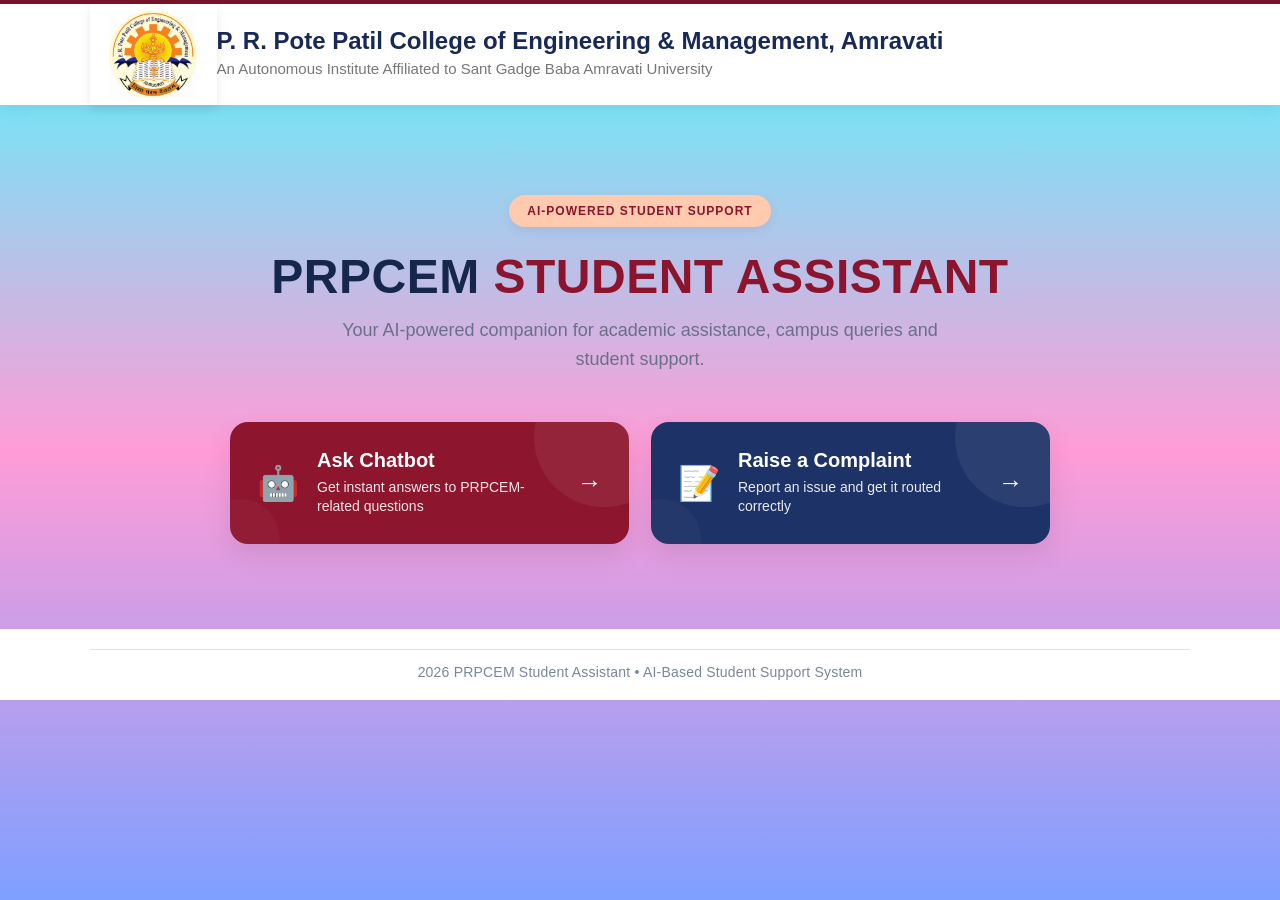
==== templates/index.html @ 95592a74 "Add files via upload" ====
<!DOCTYPE html>
<html lang="en">
<head>
<meta charset="UTF-8">
<meta name="viewport" content="width=device-width, initial-scale=1.0">
<title>PRPCEM Student Assistant</title>
<link rel="stylesheet" href="/static/style.css">
</head>

<body>

<div class="page">

  <header class="college-header">
    <img src="/static/college_logo.png" class="logo" alt="PRPCEM Logo">

    <div>
      <h2>P. R. Pote Patil College of Engineering & Management, Amravati</h2>
      <p>An Autonomous Institute Affiliated to Sant Gadge Baba Amravati University</p>
    </div>
  </header>

  <main class="hero">

    <div class="badge">AI-POWERED STUDENT SUPPORT</div>

    <h1>PRPCEM <span>STUDENT ASSISTANT</span></h1>

    <p class="tagline">
      Your AI-powered companion for academic assistance, campus queries and student support.
    </p>

    <div class="cards">

      <a href="/chatbot" class="card maroon">
        <div class="icon">🤖</div>

        <div>
          <h3>Ask Chatbot</h3>
          <p>Get instant answers to PRPCEM-related questions</p>
        </div>

        <b>→</b>
      </a>

      <a href="/complaint" class="card blue">
        <div class="icon">📝</div>

        <div>
          <h3>Raise a Complaint</h3>
          <p>Report an issue and get it routed correctly</p>
        </div>

        <b>→</b>
      </a>

    </div>

  </main>

  <footer class="footer">
    <div class="footer-line"></div>
    <p> 2026 PRPCEM Student Assistant • AI-Based Student Support System</p>
  </footer>

</div>

</body>
</html>
---- static/style.css ----
*{box-sizing:border-box}

html{
    scroll-behavior:smooth;
}

body{
    margin:0;
    font-family:Arial,Helvetica,sans-serif;
    background: linear-gradient(#4df6fff6, #ff9cd7, #7ea0ff);
    color:#17264c;
}

.page{
    min-height:100vh;
}

/* ================= HEADER ================= */

.college-header{
    height:105px;
    background:#fff;
    display:flex;
    align-items:center;
    padding:14px 7%;
    gap:0px;
    border-top:4px solid #75152a;
    box-shadow:0 3px 18px #00000014;
    position:relative;
    z-index:10;
}

.logo{
    width:127px;
    height:127px;
    object-fit:contain;
    transition:.3s ease;
    filter:drop-shadow(0 4px 5px #00000015);
}

.logo:hover{
    transform:scale(1.05);
}

.college-header h2{
    margin:0;
    font-size:24px;
    color:#192956;
    transition:.3s ease;
}

.college-header p{
    margin:5px 0;
    color:#777;
    font-size:15px;
}

/* ================= HOME HERO ================= */

.hero{
    max-width:1000px;
    margin:0 auto;
    padding:90px 24px 65px;
    text-align:center;
    animation:fadeUp .8s ease;
}

.badge{
    display:inline-block;
    padding:9px 18px;
    border-radius:30px;
    background:#ffcaad;
    color:#8b152e;
    font-size:12px;
    font-weight:bold;
    letter-spacing:1px;
    box-shadow:0 4px 12px #8b152e12;
    animation:fadeDown .7s ease;
}

.hero h1{
    font-size:48px;
    margin:22px 0 12px;
    letter-spacing:.5px;
}

.hero h1 span{
    color:#8b152e;
}

.tagline{
    font-size:18px;
    color:#68708a;
    max-width:650px;
    margin:0 auto 48px;
    line-height:1.6;
}

/* ================= CARDS ================= */

.cards{
    display:grid;
    grid-template-columns:1fr 1fr;
    gap:22px;
    max-width:820px;
    margin:auto;
}

.card{
    display:flex;
    align-items:center;
    text-align:left;
    gap:18px;
    padding:27px;
    border-radius:18px;
    color:#fff;
    text-decoration:none;
    box-shadow:0 10px 28px #00000018;
    transition:transform .3s ease,box-shadow .3s ease;
    position:relative;
    overflow:hidden;
    animation:fadeUp .8s ease;
}

.card::before{
    content:"";
    position:absolute;
    width:140px;
    height:140px;
    border-radius:50%;
    background:#ffffff10;
    right:-45px;
    top:-55px;
    transition:.4s ease;
}

.card::after{
    content:"";
    position:absolute;
    width:80px;
    height:80px;
    border-radius:50%;
    background:#ffffff08;
    left:-30px;
    bottom:-35px;
}

.card:hover{
    transform:translateY(-7px);
    box-shadow:0 16px 35px #00000025;
}

.card:hover::before{
    transform:scale(1.5);
}

.card.maroon{
    background:#8d152d;
}

.card.blue{
    background:#1d3267;
}

.card .icon{
    font-size:34px;
    position:relative;
    z-index:1;
    transition:.3s ease;
}

.card:hover .icon{
    transform:scale(1.12) rotate(-4deg);
}

.card h3{
    margin:0 0 6px;
    font-size:20px;
    position:relative;
    z-index:1;
}

.card p{
    margin:0;
    opacity:.9;
    font-size:14px;
    line-height:1.4;
    position:relative;
    z-index:1;
}

.card b{
    margin-left:auto;
    font-size:25px;
    position:relative;
    z-index:1;
    transition:.3s ease;
}

.card:hover b{
    transform:translateX(6px);
}

/* ================= APP ================= */

.app{
    min-height:100vh;
}

.topbar{
    height:72px;
    background:#fff;
    display:flex;
    align-items:center;
    gap:30px;
    padding:0 6%;
    box-shadow:0 2px 12px #00000012;
}

.topbar strong{
    display:block;
}

.topbar small{
    display:block;
    color:#777;
    margin-top:4px;
}

.back{
    color:#8d152d;
    text-decoration:none;
    font-weight:bold;
    transition:.2s ease;
}

.back:hover{
    transform:translateX(-3px);
}

/* ================= CHAT / COMPLAINT ================= */

.chat-wrap,.complaint-wrap{
    max-width:900px;
    margin:35px auto;
    padding:0 20px;
    animation:fadeUp .6s ease;
}

.chat-title,.section-head{
    display:flex;
    gap:15px;
    align-items:center;
    margin-bottom:25px;
}

.chat-title h1,.section-head h1{
    margin:0 0 5px;
}

.chat-title p,.section-head p{
    margin:0;
    color:#73798c;
}

.bot-avatar{
    width:52px;
    height:52px;
    border-radius:14px;
    background:#8d152d;
    display:grid;
    place-items:center;
    font-size:26px;
    box-shadow:0 6px 15px #8d152d25;
    transition:.3s ease;
}

.bot-avatar:hover{
    transform:rotate(5deg) scale(1.05);
}

/* ================= MESSAGES ================= */

.messages{
    height:450px;
    background:#fff;
    border-radius:18px;
    padding:22px;
    overflow:auto;
    box-shadow:0 5px 20px #00000010;
    border:1px solid #eee;
}

.messages::-webkit-scrollbar{
    width:7px;
}

.messages::-webkit-scrollbar-thumb{
    background:#c9cbd2;
    border-radius:10px;
}

.message{
    max-width:75%;
    padding:13px 16px;
    border-radius:15px;
    margin-bottom:12px;
    line-height:1.5;
    animation:messageIn .3s ease;
}

.bot{
    background:#f0f1f5;
}

.user{
    background:#1d3267;
    color:#fff;
    margin-left:auto;
}

/* ================= SUGGESTIONS ================= */

.suggestions{
    display:flex;
    gap:10px;
    margin:14px 0;
    flex-wrap:wrap;
}

.suggestions button{
    border:1px solid #ddd;
    background:#fff;
    border-radius:20px;
    padding:8px 13px;
    cursor:pointer;
    transition:.25s ease;
}

.suggestions button:hover{
    background:#8d152d;
    color:#fff;
    border-color:#8d152d;
    transform:translateY(-2px);
}

/* ================= INPUT ================= */

.chat-form{
    display:flex;
    gap:10px;
}

.chat-form input,.answer,textarea{
    width:100%;
    border:1px solid #ddd;
    border-radius:12px;
    padding:15px;
    font-size:15px;
    outline:none;
    background:#fff;
    transition:.25s ease;
}

.chat-form input:focus,
.answer:focus,
textarea:focus{
    border-color:#8d152d;
    box-shadow:0 0 0 3px #8d152d12;
}

/* ================= BUTTONS ================= */

.chat-form button,.primary{
    border:0;
    background:#8d152d;
    color:#fff;
    border-radius:12px;
    padding:0 25px;
    font-weight:bold;
    cursor:pointer;
    transition:.25s ease;
}

.chat-form button:hover,.primary:hover{
    background:#731126;
    transform:translateY(-2px);
    box-shadow:0 7px 18px #8d152d30;
}

.complaint-wrap{
    max-width:800px;
}

.section-head{
    margin-bottom:25px;
}

textarea{
    height:180px;
    resize:vertical;
    margin-bottom:15px;
}

.primary{
    height:50px;
}

/* ================= CATEGORY ================= */

.category-box{
    background:#fff;
    padding:20px;
    border-radius:14px;
    margin-bottom:20px;
    box-shadow:0 4px 15px #0000000d;
    border-left:4px solid #8d152d;
    transition:.25s ease;
}

.category-box:hover{
    transform:translateY(-2px);
    box-shadow:0 8px 20px #00000012;
}

.category-box span{
    display:block;
    color:#777;
    font-size:13px;
}

.category-box strong{
    display:block;
    font-size:21px;
    color:#8d152d;
    margin-top:5px;
}

label{
    display:block;
    background:#fff;
    padding:17px;
    border-radius:12px;
    margin:12px 0;
    font-weight:bold;
    box-shadow:0 3px 12px #00000008;
    transition:.2s ease;
}

label:hover{
    transform:translateX(3px);
    box-shadow:0 5px 16px #00000012;
}

.answer{
    display:block;
    margin-top:10px;
}

/* ================= RESULT ================= */

.result-box{
    text-align:center;
    background:#fff;
    padding:50px 30px;
    border-radius:20px;
    box-shadow:0 5px 20px #00000010;
    animation:fadeUp .5s ease;
}

.success{
    font-size:45px;
    color:#16834b;
}

.result{
    display:flex;
    justify-content:space-between;
    padding:14px;
    border-bottom:1px solid #eee;
    text-align:left;
}

.home-btn{
    display:inline-block;
    margin-top:25px;
    background:#1d3267;
    color:#fff;
    padding:13px 22px;
    border-radius:10px;
    text-decoration:none;
    transition:.25s ease;
}

.home-btn:hover{
    transform:translateY(-2px);
    box-shadow:0 7px 18px #1d326730;
}

/* ================= FOOTER ================= */

.footer{
    width:100%;
    text-align:center;
    padding:20px;
    background:#fff;
    margin-top:20px;
}

.footer-line{
    width:90%;
    max-width:1100px;
    height:1px;
    margin:0 auto 14px;
    background:#dfe3e9;
}

.footer p{
    margin:0;
    font-size:14px;
    color:#7a879a;
    letter-spacing:.2px;
    text-align:center;
}

/* ================= ANIMATIONS ================= */

@keyframes fadeUp{
    from{
        opacity:0;
        transform:translateY(20px);
    }
    to{
        opacity:1;
        transform:translateY(0);
    }
}

@keyframes fadeDown{
    from{
        opacity:0;
        transform:translateY(-12px);
    }
    to{
        opacity:1;
        transform:translateY(0);
    }
}

@keyframes messageIn{
    from{
        opacity:0;
        transform:translateY(8px);
    }
    to{
        opacity:1;
        transform:translateY(0);
    }
}

/* ================= MOBILE ================= */

@media(max-width:700px){

    .cards{
        grid-template-columns:1fr;
    }

    .hero{
        padding:65px 20px 45px;
    }

    .hero h1{
        font-size:35px;
    }

    .college-header h2{
        font-size:17px;
    }

    .college-header{
        padding:10px 4%;
    }

    .logo{
        width:62px;
        height:62px;
    }

    .tagline{
        font-size:16px;
    }

    .card{
        padding:23px;
    }

    .chat-form{
        flex-direction:column;
    }

    .chat-form button{
        height:48px;
    }

    .message{
        max-width:88%;
    }
}
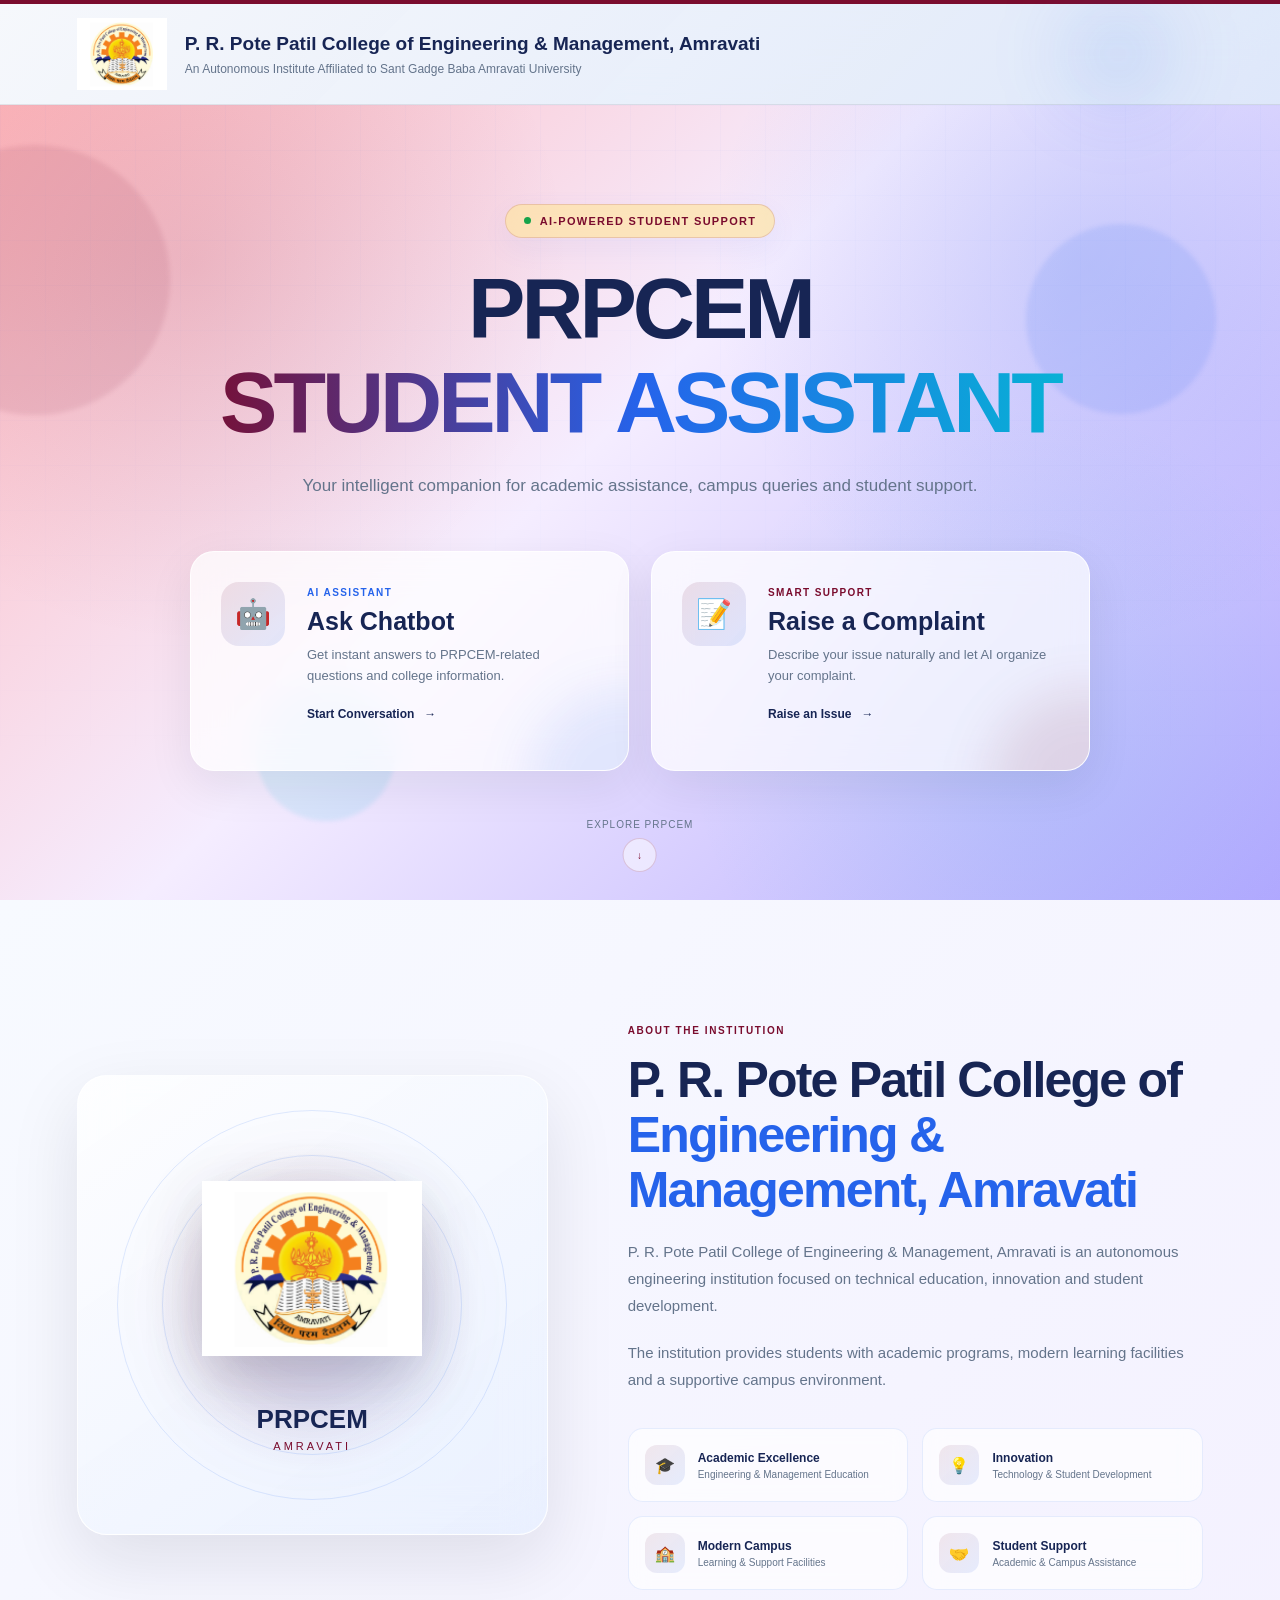
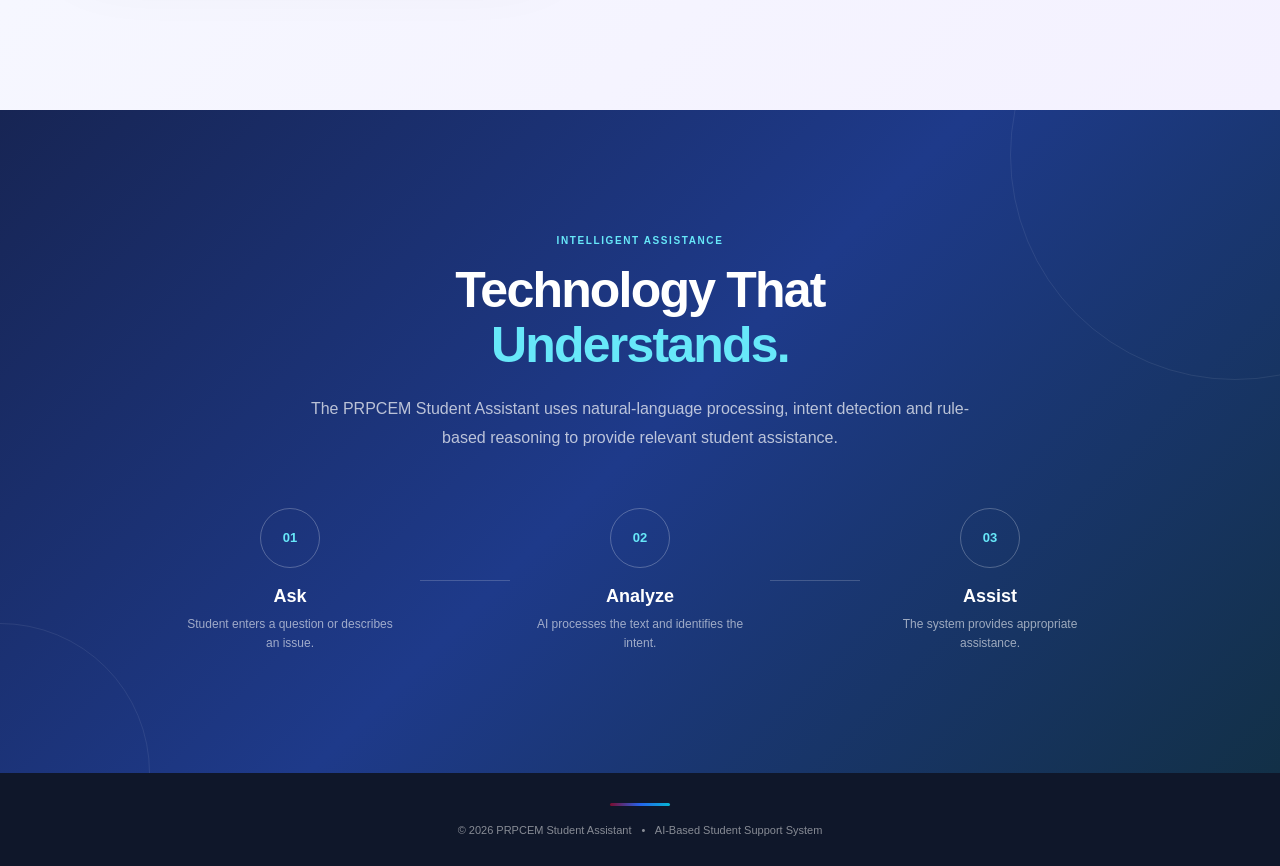
==== commit 44f14c22: "Add files via upload" ====
--- a/templates/index.html
+++ b/templates/index.html
@@ -1,69 +1,496 @@
 <!DOCTYPE html>
 <html lang="en">
 <head>
-<meta charset="UTF-8">
-<meta name="viewport" content="width=device-width, initial-scale=1.0">
-<title>PRPCEM Student Assistant</title>
-<link rel="stylesheet" href="/static/style.css">
+    <meta charset="UTF-8">
+    <meta name="viewport" content="width=device-width, initial-scale=1.0">
+
+    <title>PRPCEM Student Assistant</title>
+
+    <link rel="stylesheet" href="/static/style.css">
 </head>
 
 <body>
 
 <div class="page">
 
-  <header class="college-header">
-    <img src="/static/college_logo.png" class="logo" alt="PRPCEM Logo">
-
-    <div>
-      <h2>P. R. Pote Patil College of Engineering & Management, Amravati</h2>
-      <p>An Autonomous Institute Affiliated to Sant Gadge Baba Amravati University</p>
-    </div>
-  </header>
-
-  <main class="hero">
-
-    <div class="badge">AI-POWERED STUDENT SUPPORT</div>
-
-    <h1>PRPCEM <span>STUDENT ASSISTANT</span></h1>
-
-    <p class="tagline">
-      Your AI-powered companion for academic assistance, campus queries and student support.
-    </p>
-
-    <div class="cards">
-
-      <a href="/chatbot" class="card maroon">
-        <div class="icon">🤖</div>
-
-        <div>
-          <h3>Ask Chatbot</h3>
-          <p>Get instant answers to PRPCEM-related questions</p>
+    <!-- ================= HEADER ================= -->
+
+    <header class="college-header">
+
+        <div class="brand">
+
+            <img
+                src="/static/college_logo.png"
+                class="logo"
+                alt="PRPCEM Logo"
+            >
+
+            <div class="college-text">
+
+                <h2>
+                    P. R. Pote Patil College of Engineering & Management, Amravati
+                </h2>
+
+                <p>
+                    An Autonomous Institute Affiliated to Sant Gadge Baba Amravati University
+                </p>
+
+            </div>
+
         </div>
 
-        <b>→</b>
-      </a>
-
-      <a href="/complaint" class="card blue">
-        <div class="icon">📝</div>
-
-        <div>
-          <h3>Raise a Complaint</h3>
-          <p>Report an issue and get it routed correctly</p>
-        </div>
-
-        <b>→</b>
-      </a>
-
-    </div>
-
-  </main>
-
-  <footer class="footer">
-    <div class="footer-line"></div>
-    <p> 2026 PRPCEM Student Assistant • AI-Based Student Support System</p>
-  </footer>
+        <div class="header-glow"></div>
+
+    </header>
+
+
+    <!-- ================= HERO ================= -->
+
+    <main>
+
+        <section class="hero">
+
+            <div class="hero-grid"></div>
+
+            <div class="hero-orb orb-one"></div>
+            <div class="hero-orb orb-two"></div>
+            <div class="hero-orb orb-three"></div>
+
+            <div class="hero-content">
+
+                <div class="badge">
+                    <span class="status-dot"></span>
+                    AI-POWERED STUDENT SUPPORT
+                </div>
+
+                <h1>
+                    PRPCEM
+                    <span>STUDENT ASSISTANT</span>
+                </h1>
+
+                <p class="tagline">
+                    Your intelligent companion for academic assistance,
+                    campus queries and student support.
+                </p>
+
+
+                <!-- FEATURE CARDS -->
+
+                <div class="cards">
+
+                    <a href="/chatbot" class="card chatbot-card">
+
+                        <div class="card-icon">
+                            🤖
+                        </div>
+
+                        <div class="card-content">
+
+                            <span class="card-label">
+                                AI ASSISTANT
+                            </span>
+
+                            <h3>
+                                Ask Chatbot
+                            </h3>
+
+                            <p>
+                                Get instant answers to PRPCEM-related
+                                questions and college information.
+                            </p>
+
+                            <span class="card-action">
+                                Start Conversation
+                                <b>→</b>
+                            </span>
+
+                        </div>
+
+                        <div class="card-glow"></div>
+
+                    </a>
+
+
+                    <a href="/complaint" class="card complaint-card">
+
+                        <div class="card-icon">
+                            📝
+                        </div>
+
+                        <div class="card-content">
+
+                            <span class="card-label">
+                                SMART SUPPORT
+                            </span>
+
+                            <h3>
+                                Raise a Complaint
+                            </h3>
+
+                            <p>
+                                Describe your issue naturally and let AI
+                                organize your complaint.
+                            </p>
+
+                            <span class="card-action">
+                                Raise an Issue
+                                <b>→</b>
+                            </span>
+
+                        </div>
+
+                        <div class="card-glow"></div>
+
+                    </a>
+
+                </div>
+
+            </div>
+
+
+            <!-- SCROLL -->
+
+            <a href="#about" class="scroll-indicator">
+
+                <span>
+                    Explore PRPCEM
+                </span>
+
+                <div class="scroll-arrow">
+                    ↓
+                </div>
+
+            </a>
+
+        </section>
+
+
+        <!-- ================= ABOUT ================= -->
+
+        <section id="about" class="about-section">
+
+            <div class="about-container">
+
+
+                <!-- VISUAL -->
+
+                <div class="about-visual reveal-left">
+
+                    <div class="visual-card">
+
+                        <div class="visual-ring ring-one"></div>
+                        <div class="visual-ring ring-two"></div>
+
+                        <div class="visual-glow"></div>
+
+                        <img
+                            src="/static/college_logo.png"
+                            alt="PRPCEM Logo"
+                            class="about-logo"
+                        >
+
+                        <div class="visual-title">
+
+                            <strong>
+                                PRPCEM
+                            </strong>
+
+                            <span>
+                                AMRAVATI
+                            </span>
+
+                        </div>
+
+                    </div>
+
+                </div>
+
+
+                <!-- INFORMATION -->
+
+                <div class="about-content reveal-right">
+
+                    <span class="section-tag">
+                        ABOUT THE INSTITUTION
+                    </span>
+
+                    <h2>
+                        P. R. Pote Patil College of
+                        <span>Engineering & Management, Amravati</span>
+                    </h2>
+
+                    <p>
+                        P. R. Pote Patil College of Engineering &
+                        Management, Amravati is an autonomous engineering
+                        institution focused on technical education,
+                        innovation and student development.
+                    </p>
+
+                    <p>
+                        The institution provides students with academic
+                        programs, modern learning facilities and a
+                        supportive campus environment.
+                    </p>
+
+
+                    <div class="info-grid">
+
+                        <div class="info-item">
+                            <span class="info-icon">🎓</span>
+
+                            <div>
+                                <strong>
+                                    Academic Excellence
+                                </strong>
+
+                                <small>
+                                    Engineering & Management Education
+                                </small>
+                            </div>
+                        </div>
+
+
+                        <div class="info-item">
+                            <span class="info-icon">💡</span>
+
+                            <div>
+                                <strong>
+                                    Innovation
+                                </strong>
+
+                                <small>
+                                    Technology & Student Development
+                                </small>
+                            </div>
+                        </div>
+
+
+                        <div class="info-item">
+                            <span class="info-icon">🏫</span>
+
+                            <div>
+                                <strong>
+                                    Modern Campus
+                                </strong>
+
+                                <small>
+                                    Learning & Support Facilities
+                                </small>
+                            </div>
+                        </div>
+
+
+                        <div class="info-item">
+                            <span class="info-icon">🤝</span>
+
+                            <div>
+                                <strong>
+                                    Student Support
+                                </strong>
+
+                                <small>
+                                    Academic & Campus Assistance
+                                </small>
+                            </div>
+                        </div>
+
+                    </div>
+
+                </div>
+
+            </div>
+
+        </section>
+
+
+        <!-- ================= AI SECTION ================= -->
+
+        <section class="ai-section">
+
+            <div class="ai-background-circle circle-one"></div>
+            <div class="ai-background-circle circle-two"></div>
+
+            <div class="ai-content reveal-up">
+
+                <span class="section-tag">
+                    INTELLIGENT ASSISTANCE
+                </span>
+
+                <h2>
+                    Technology That
+                    <span>Understands.</span>
+                </h2>
+
+                <p>
+                    The PRPCEM Student Assistant uses natural-language
+                    processing, intent detection and rule-based reasoning
+                    to provide relevant student assistance.
+                </p>
+
+
+                <div class="process">
+
+                    <div class="process-item">
+
+                        <div class="process-number">
+                            01
+                        </div>
+
+                        <h3>
+                            Ask
+                        </h3>
+
+                        <p>
+                            Student enters a question or describes an issue.
+                        </p>
+
+                    </div>
+
+
+                    <div class="process-line"></div>
+
+
+                    <div class="process-item">
+
+                        <div class="process-number">
+                            02
+                        </div>
+
+                        <h3>
+                            Analyze
+                        </h3>
+
+                        <p>
+                            AI processes the text and identifies the intent.
+                        </p>
+
+                    </div>
+
+
+                    <div class="process-line"></div>
+
+
+                    <div class="process-item">
+
+                        <div class="process-number">
+                            03
+                        </div>
+
+                        <h3>
+                            Assist
+                        </h3>
+
+                        <p>
+                            The system provides appropriate assistance.
+                        </p>
+
+                    </div>
+
+                </div>
+
+            </div>
+
+        </section>
+
+    </main>
+
+
+    <!-- ================= FOOTER ================= -->
+
+    <footer class="footer">
+
+        <div class="footer-line"></div>
+
+        <p>
+            © 2026 PRPCEM Student Assistant
+            <span>•</span>
+            AI-Based Student Support System
+        </p>
+
+    </footer>
 
 </div>
+
+
+<script>
+
+/* ================= SCROLL REVEAL ================= */
+
+const revealElements = document.querySelectorAll(
+    ".reveal-left, .reveal-right, .reveal-up"
+);
+
+const observer = new IntersectionObserver(
+    (entries) => {
+
+        entries.forEach((entry) => {
+
+            if (entry.isIntersecting) {
+
+                entry.target.classList.add("active");
+
+            }
+
+        });
+
+    },
+    {
+        threshold: 0.15
+    }
+);
+
+revealElements.forEach((element) => {
+    observer.observe(element);
+});
+
+
+/* ================= SMOOTH SCROLL ================= */
+
+document.querySelectorAll('a[href^="#"]').forEach(anchor => {
+
+    anchor.addEventListener("click", function(e) {
+
+        const target = document.querySelector(
+            this.getAttribute("href")
+        );
+
+        if (target) {
+
+            e.preventDefault();
+
+            target.scrollIntoView({
+                behavior: "smooth"
+            });
+
+        }
+
+    });
+
+});
+
+
+/* ================= PAGE LOADED ================= */
+
+window.addEventListener("load", () => {
+
+    document.body.classList.add("page-loaded");
+
+});
+
+
+/* ================= CARD CLICK EFFECT ================= */
+
+document.querySelectorAll(".card").forEach(card => {
+
+    card.addEventListener("click", function() {
+
+        this.classList.add("card-clicked");
+
+    });
+
+});
+
+</script>
 
 </body>
 </html>
--- a/static/style.css
+++ b/static/style.css
@@ -1,609 +1,3141 @@
-*{box-sizing:border-box}
-
-html{
-    scroll-behavior:smooth;
-}
-
-body{
-    margin:0;
-    font-family:Arial,Helvetica,sans-serif;
-    background: linear-gradient(#4df6fff6, #ff9cd7, #7ea0ff);
-    color:#17264c;
-}
-
-.page{
-    min-height:100vh;
-}
+/* =========================================================
+   PRPCEM STUDENT ASSISTANT
+   MODERN AI PORTAL UI
+   ========================================================= */
+
+
+/* ================= ROOT ================= */
+
+:root {
+    --maroon: #7A0C2E;
+    --maroon-dark: #570720;
+    --maroon-light: #A61B45;
+
+    --navy: #172554;
+    --blue: #2563EB;
+    --cyan: #06B6D4;
+    --green: #16A34A;
+
+    --text: #1E293B;
+    --muted: #64748B;
+
+    --white: #FFFFFF;
+
+    --background: #fffbee;
+    --cream: #FFFDF9;
+
+    --border: rgba(15, 23, 42, 0.09);
+
+    --shadow:
+        0 25px 70px rgba(15, 23, 42, 0.10);
+
+    --transition:
+        .35s cubic-bezier(.2, .8, .2, 1);
+}
+
+
+/* ================= RESET ================= */
+
+* {
+    margin: 0;
+    padding: 0;
+    box-sizing: border-box;
+}
+
+html {
+    scroll-behavior: smooth;
+}
+
+body {
+    font-family:
+        Arial,
+        Helvetica,
+        sans-serif;
+
+    background:
+        radial-gradient(
+            circle at 10% 10%,
+            rgba(37, 99, 235, .12),
+            transparent 25%
+        ),
+        radial-gradient(
+            circle at 90% 20%,
+            rgba(122, 12, 46, .10),
+            transparent 25%
+        ),
+        radial-gradient(
+            circle at 50% 100%,
+            rgba(6, 182, 212, .10),
+            transparent 30%
+        ),
+        #6d89bd;
+
+    color: var(--text);
+
+    overflow-x: hidden;
+}
+
+a {
+    text-decoration: none;
+    color: inherit;
+}
+
+button,
+input,
+textarea {
+    font-family: inherit;
+}
+
+
+/* =========================================================
+   GLOBAL ANIMATIONS
+   ========================================================= */
+
+@keyframes fadeUp {
+    from {
+        opacity: 0;
+        transform: translateY(30px);
+    }
+
+    to {
+        opacity: 1;
+        transform: translateY(0);
+    }
+}
+
+@keyframes fadeDown {
+    from {
+        opacity: 0;
+        transform: translateY(-20px);
+    }
+
+    to {
+        opacity: 1;
+        transform: translateY(0);
+    }
+}
+
+@keyframes pageEnter {
+    from {
+        opacity: 0;
+        transform:
+            translateY(25px)
+            scale(.98);
+    }
+
+    to {
+        opacity: 1;
+        transform:
+            translateY(0)
+            scale(1);
+    }
+}
+
+@keyframes floatOrb {
+    0%,
+    100% {
+        transform:
+            translate3d(0, 0, 0)
+            scale(1);
+    }
+
+    50% {
+        transform:
+            translate3d(30px, -25px, 0)
+            scale(1.08);
+    }
+}
+
+@keyframes pulseDot {
+    0%,
+    100% {
+        box-shadow:
+            0 0 0 4px
+            rgba(22, 163, 74, .10);
+    }
+
+    50% {
+        box-shadow:
+            0 0 0 11px
+            rgba(22, 163, 74, .02);
+    }
+}
+
+@keyframes bounceArrow {
+    0%,
+    100% {
+        transform: translateY(0);
+    }
+
+    50% {
+        transform: translateY(8px);
+    }
+}
+
+@keyframes avatarFloat {
+    0%,
+    100% {
+        transform: translateY(0);
+    }
+
+    50% {
+        transform: translateY(-6px);
+    }
+}
+
+@keyframes spin {
+    to {
+        transform: rotate(360deg);
+    }
+}
+
+@keyframes typing {
+    0%,
+    60%,
+    100% {
+        transform: translateY(0);
+        opacity: .35;
+    }
+
+    30% {
+        transform: translateY(-6px);
+        opacity: 1;
+    }
+}
+
+@keyframes messageEnter {
+    from {
+        opacity: 0;
+        transform:
+            translateY(12px)
+            scale(.98);
+    }
+
+    to {
+        opacity: 1;
+        transform:
+            translateY(0)
+            scale(1);
+    }
+}
+
+@keyframes successPop {
+    from {
+        opacity: 0;
+        transform: scale(0);
+    }
+
+    to {
+        opacity: 1;
+        transform: scale(1);
+    }
+}
+
+@keyframes visualGlow {
+    0%,
+    100% {
+        transform: scale(1);
+    }
+
+    50% {
+        transform: scale(1.25);
+    }
+}
+
+
+/* =========================================================
+   HOME PAGE
+   ========================================================= */
+
+.page {
+    min-height: 100vh;
+}
+
 
 /* ================= HEADER ================= */
 
-.college-header{
-    height:105px;
-    background:#fff;
-    display:flex;
-    align-items:center;
-    padding:14px 7%;
-    gap:0px;
-    border-top:4px solid #75152a;
-    box-shadow:0 3px 18px #00000014;
-    position:relative;
-    z-index:10;
-}
-
-.logo{
-    width:127px;
-    height:127px;
-    object-fit:contain;
-    transition:.3s ease;
-    filter:drop-shadow(0 4px 5px #00000015);
-}
-
-.logo:hover{
-    transform:scale(1.05);
-}
-
-.college-header h2{
-    margin:0;
-    font-size:24px;
-    color:#192956;
-    transition:.3s ease;
-}
-
-.college-header p{
-    margin:5px 0;
-    color:#777;
-    font-size:15px;
-}
-
-/* ================= HOME HERO ================= */
-
-.hero{
-    max-width:1000px;
-    margin:0 auto;
-    padding:90px 24px 65px;
-    text-align:center;
-    animation:fadeUp .8s ease;
-}
-
-.badge{
-    display:inline-block;
-    padding:9px 18px;
-    border-radius:30px;
-    background:#ffcaad;
-    color:#8b152e;
-    font-size:12px;
-    font-weight:bold;
-    letter-spacing:1px;
-    box-shadow:0 4px 12px #8b152e12;
-    animation:fadeDown .7s ease;
-}
-
-.hero h1{
-    font-size:48px;
-    margin:22px 0 12px;
-    letter-spacing:.5px;
-}
-
-.hero h1 span{
-    color:#8b152e;
-}
-
-.tagline{
-    font-size:18px;
-    color:#68708a;
-    max-width:650px;
-    margin:0 auto 48px;
-    line-height:1.6;
-}
+.college-header {
+    height: 105px;
+
+    display: flex;
+    align-items: center;
+
+    padding: 0 6%;
+
+    background:
+        linear-gradient(
+            135deg,
+            rgba(255, 255, 255, .94),
+            rgba(232, 240, 255, .92)
+        );
+
+    backdrop-filter: blur(20px);
+    -webkit-backdrop-filter: blur(20px);
+
+    border-top:
+        4px solid var(--maroon);
+
+    border-bottom:
+        1px solid var(--border);
+
+    position: relative;
+    z-index: 20;
+}
+
+.brand {
+    display: flex;
+    align-items: center;
+    gap: 18px;
+}
+
+.logo {
+    width: 90px;
+    height: 90px;
+
+    object-fit: contain;
+
+    transition:
+        transform var(--transition);
+}
+
+.brand:hover .logo {
+    transform:
+        rotate(-5deg)
+        scale(1.07);
+}
+
+.college-text h2 {
+    font-size: 19px;
+    font-weight: 700;
+    color: var(--navy);
+}
+
+.college-text p {
+    margin-top: 7px;
+
+    font-size: 12px;
+
+    color: var(--muted);
+}
+
+.header-glow {
+    position: absolute;
+
+    right: 8%;
+
+    width: 120px;
+    height: 120px;
+
+    border-radius: 50%;
+
+    background:
+        rgba(37, 99, 235, .10);
+
+    filter: blur(35px);
+
+    pointer-events: none;
+}
+
+
+/* ================= HERO ================= */
+
+.hero {
+    min-height:
+        calc(100vh - 105px);
+
+    position: relative;
+
+    display: flex;
+
+    justify-content: center;
+    align-items: center;
+
+    text-align: center;
+
+    padding:
+        90px 6% 120px;
+
+    overflow: hidden;
+
+    background:
+        radial-gradient(
+            circle at 15% 20%,
+            rgba(122, 12, 46, .12),
+            transparent 30%
+        ),
+
+        radial-gradient(
+            circle at 85% 20%,
+            rgba(37, 99, 235, .14),
+            transparent 30%
+        ),
+
+        radial-gradient(
+            circle at 80% 80%,
+            rgba(6, 182, 212, .10),
+            transparent 28%
+        ),
+
+        linear-gradient(
+            135deg,
+            #ffb8bd 0%,
+            #f5edff 45%,
+            #b2a8ff 100%
+        );
+}
+
+
+/* ================= HERO GRID ================= */
+
+.hero-grid {
+    position: absolute;
+
+    inset: 0;
+
+    opacity: .30;
+
+    background-image:
+        linear-gradient(
+            rgba(37, 99, 235, .07) 1px,
+            transparent 1px
+        ),
+
+        linear-gradient(
+            90deg,
+            rgba(37, 99, 235, .07) 1px,
+            transparent 1px
+        );
+
+    background-size:
+        45px 45px;
+
+    mask-image:
+        linear-gradient(
+            to bottom,
+            black,
+            transparent
+        );
+}
+
+
+/* ================= ORBS ================= */
+
+.hero-orb {
+    position: absolute;
+
+    border-radius: 50%;
+
+    pointer-events: none;
+
+    animation:
+        floatOrb 9s ease-in-out infinite;
+
+    filter: blur(2px);
+}
+
+.orb-one {
+    width: 270px;
+    height: 270px;
+
+    background:
+        rgba(122, 12, 46, .09);
+
+    top: 5%;
+    left: -100px;
+}
+
+.orb-two {
+    width: 190px;
+    height: 190px;
+
+    background:
+        rgba(37, 99, 235, .11);
+
+    right: 5%;
+    top: 15%;
+
+    animation-delay: -3s;
+}
+
+.orb-three {
+    width: 140px;
+    height: 140px;
+
+    background:
+        rgba(6, 182, 212, .10);
+
+    bottom: 10%;
+    left: 20%;
+
+    animation-delay: -6s;
+}
+
+
+/* ================= HERO CONTENT ================= */
+
+.hero-content {
+    max-width: 1100px;
+
+    position: relative;
+
+    z-index: 2;
+}
+
+.badge {
+    display: inline-flex;
+
+    align-items: center;
+
+    gap: 9px;
+
+    padding:
+        10px 18px;
+
+    border-radius: 999px;
+
+    background:
+        rgba(255, 229, 159, 0.65);
+
+    backdrop-filter: blur(10px);
+
+    border:
+        1px solid
+        rgba(122, 12, 46, .14);
+
+    color:
+        var(--maroon);
+
+    font-size: 11px;
+
+    font-weight: 800;
+
+    letter-spacing: 1.3px;
+
+    box-shadow:
+        0 10px 30px
+        rgba(37, 99, 235, .06);
+
+    animation:
+        fadeDown .8s ease both;
+}
+
+.status-dot {
+    width: 7px;
+    height: 7px;
+
+    border-radius: 50%;
+
+    background:
+        var(--green);
+
+    animation:
+        pulseDot 2s infinite;
+}
+
+
+/* ================= HERO TITLE ================= */
+
+.hero h1 {
+    margin-top: 28px;
+
+    font-size:
+        clamp(45px, 7vw, 86px);
+
+    line-height: .98;
+
+    letter-spacing: -4px;
+
+    font-weight: 800;
+
+    color:
+        var(--navy);
+
+    animation:
+        fadeUp .9s .1s ease both;
+}
+
+.hero h1 span {
+    display: block;
+
+    margin-top: 10px;
+
+    background:
+        linear-gradient(
+            90deg,
+            var(--maroon),
+            var(--blue),
+            var(--cyan)
+        );
+
+    -webkit-background-clip: text;
+    background-clip: text;
+
+    -webkit-text-fill-color:
+        transparent;
+}
+
+.tagline {
+    max-width: 680px;
+
+    margin:
+        28px auto 0;
+
+    color:
+        var(--muted);
+
+    font-size: 17px;
+
+    line-height: 1.7;
+
+    animation:
+        fadeUp .9s .25s ease both;
+}
+
 
 /* ================= CARDS ================= */
 
-.cards{
-    display:grid;
-    grid-template-columns:1fr 1fr;
-    gap:22px;
-    max-width:820px;
-    margin:auto;
-}
-
-.card{
-    display:flex;
-    align-items:center;
-    text-align:left;
-    gap:18px;
-    padding:27px;
-    border-radius:18px;
-    color:#fff;
-    text-decoration:none;
-    box-shadow:0 10px 28px #00000018;
-    transition:transform .3s ease,box-shadow .3s ease;
-    position:relative;
-    overflow:hidden;
-    animation:fadeUp .8s ease;
-}
-
-.card::before{
-    content:"";
-    position:absolute;
-    width:140px;
-    height:140px;
-    border-radius:50%;
-    background:#ffffff10;
-    right:-45px;
-    top:-55px;
-    transition:.4s ease;
-}
-
-.card::after{
-    content:"";
-    position:absolute;
-    width:80px;
-    height:80px;
-    border-radius:50%;
-    background:#ffffff08;
-    left:-30px;
-    bottom:-35px;
-}
-
-.card:hover{
-    transform:translateY(-7px);
-    box-shadow:0 16px 35px #00000025;
-}
-
-.card:hover::before{
-    transform:scale(1.5);
-}
-
-.card.maroon{
-    background:#8d152d;
-}
-
-.card.blue{
-    background:#1d3267;
-}
-
-.card .icon{
-    font-size:34px;
-    position:relative;
-    z-index:1;
-    transition:.3s ease;
-}
-
-.card:hover .icon{
-    transform:scale(1.12) rotate(-4deg);
-}
-
-.card h3{
-    margin:0 0 6px;
-    font-size:20px;
-    position:relative;
-    z-index:1;
-}
-
-.card p{
-    margin:0;
-    opacity:.9;
-    font-size:14px;
-    line-height:1.4;
-    position:relative;
-    z-index:1;
-}
-
-.card b{
-    margin-left:auto;
-    font-size:25px;
-    position:relative;
-    z-index:1;
-    transition:.3s ease;
-}
-
-.card:hover b{
-    transform:translateX(6px);
-}
-
-/* ================= APP ================= */
-
-.app{
-    min-height:100vh;
-}
-
-.topbar{
-    height:72px;
-    background:#fff;
-    display:flex;
-    align-items:center;
-    gap:30px;
-    padding:0 6%;
-    box-shadow:0 2px 12px #00000012;
-}
-
-.topbar strong{
-    display:block;
-}
-
-.topbar small{
-    display:block;
-    color:#777;
-    margin-top:4px;
-}
-
-.back{
-    color:#8d152d;
-    text-decoration:none;
-    font-weight:bold;
-    transition:.2s ease;
-}
-
-.back:hover{
-    transform:translateX(-3px);
-}
-
-/* ================= CHAT / COMPLAINT ================= */
-
-.chat-wrap,.complaint-wrap{
-    max-width:900px;
-    margin:35px auto;
-    padding:0 20px;
-    animation:fadeUp .6s ease;
-}
-
-.chat-title,.section-head{
-    display:flex;
-    gap:15px;
-    align-items:center;
-    margin-bottom:25px;
-}
-
-.chat-title h1,.section-head h1{
-    margin:0 0 5px;
-}
-
-.chat-title p,.section-head p{
-    margin:0;
-    color:#73798c;
-}
-
-.bot-avatar{
-    width:52px;
-    height:52px;
-    border-radius:14px;
-    background:#8d152d;
-    display:grid;
-    place-items:center;
-    font-size:26px;
-    box-shadow:0 6px 15px #8d152d25;
-    transition:.3s ease;
-}
-
-.bot-avatar:hover{
-    transform:rotate(5deg) scale(1.05);
-}
-
-/* ================= MESSAGES ================= */
-
-.messages{
-    height:450px;
-    background:#fff;
-    border-radius:18px;
-    padding:22px;
-    overflow:auto;
-    box-shadow:0 5px 20px #00000010;
-    border:1px solid #eee;
-}
-
-.messages::-webkit-scrollbar{
-    width:7px;
-}
-
-.messages::-webkit-scrollbar-thumb{
-    background:#c9cbd2;
-    border-radius:10px;
-}
-
-.message{
-    max-width:75%;
-    padding:13px 16px;
-    border-radius:15px;
-    margin-bottom:12px;
-    line-height:1.5;
-    animation:messageIn .3s ease;
-}
-
-.bot{
-    background:#f0f1f5;
-}
-
-.user{
-    background:#1d3267;
-    color:#fff;
-    margin-left:auto;
-}
-
-/* ================= SUGGESTIONS ================= */
-
-.suggestions{
-    display:flex;
-    gap:10px;
-    margin:14px 0;
-    flex-wrap:wrap;
-}
-
-.suggestions button{
-    border:1px solid #ddd;
-    background:#fff;
-    border-radius:20px;
-    padding:8px 13px;
-    cursor:pointer;
-    transition:.25s ease;
-}
-
-.suggestions button:hover{
-    background:#8d152d;
-    color:#fff;
-    border-color:#8d152d;
-    transform:translateY(-2px);
-}
+.cards {
+    margin-top: 50px;
+
+    display: grid;
+
+    grid-template-columns:
+        repeat(2, minmax(280px, 1fr));
+
+    gap: 22px;
+
+    max-width: 900px;
+
+    margin-left: auto;
+    margin-right: auto;
+}
+
+.card {
+    position: relative;
+
+    display: flex;
+
+    align-items: flex-start;
+
+    gap: 22px;
+
+    text-align: left;
+
+    padding: 30px;
+
+    min-height: 220px;
+
+    border-radius: 24px;
+
+    overflow: hidden;
+
+    background:
+        rgba(255, 255, 255, .72);
+
+    backdrop-filter:
+        blur(18px);
+
+    -webkit-backdrop-filter:
+        blur(18px);
+
+    border:
+        1px solid
+        rgba(255, 255, 255, .80);
+
+    box-shadow:
+        0 15px 45px
+        rgba(15, 23, 42, .08);
+
+    transition:
+        transform .45s cubic-bezier(.2, .8, .2, 1),
+        box-shadow .45s ease,
+        border-color .45s ease;
+
+    animation:
+        fadeUp .9s .4s ease both;
+}
+
+.complaint-card {
+    animation-delay: .52s;
+}
+
+.card:hover {
+    transform:
+        translateY(-12px)
+        scale(1.01);
+
+    box-shadow:
+        0 30px 75px
+        rgba(37, 63, 120, .16);
+
+    border-color:
+        rgba(37, 99, 235, .25);
+}
+
+.card:active {
+    transform:
+        translateY(-4px)
+        scale(.98);
+}
+
+.card-icon {
+    width: 64px;
+    height: 64px;
+
+    flex-shrink: 0;
+
+    display: flex;
+
+    align-items: center;
+    justify-content: center;
+
+    border-radius: 18px;
+
+    background:
+        linear-gradient(
+            135deg,
+            rgba(122, 12, 46, .11),
+            rgba(37, 99, 235, .12)
+        );
+
+    font-size: 29px;
+
+    transition:
+        transform var(--transition),
+        box-shadow var(--transition);
+}
+
+.card:hover .card-icon {
+    transform:
+        rotate(-7deg)
+        scale(1.12);
+
+    box-shadow:
+        0 10px 25px
+        rgba(37, 99, 235, .14);
+}
+
+.card-content {
+    position: relative;
+
+    z-index: 2;
+}
+
+.card-label {
+    font-size: 10px;
+
+    font-weight: 800;
+
+    letter-spacing: 1.4px;
+
+    color:
+        var(--blue);
+}
+
+.complaint-card .card-label {
+    color:
+        var(--maroon);
+}
+
+.card h3 {
+    margin-top: 7px;
+
+    font-size: 25px;
+
+    color:
+        var(--navy);
+}
+
+.card p {
+    margin-top: 9px;
+
+    font-size: 13px;
+
+    line-height: 1.6;
+
+    color:
+        var(--muted);
+}
+
+.card-action {
+    display: inline-flex;
+
+    align-items: center;
+
+    gap: 10px;
+
+    margin-top: 20px;
+
+    font-size: 12px;
+
+    font-weight: 700;
+
+    color:
+        var(--navy);
+}
+
+.card-action b {
+    transition:
+        transform var(--transition);
+}
+
+.card:hover .card-action b {
+    transform:
+        translateX(8px);
+}
+
+.card-glow {
+    position: absolute;
+
+    width: 190px;
+    height: 190px;
+
+    right: -90px;
+    bottom: -110px;
+
+    border-radius: 50%;
+
+    background:
+        rgba(37, 99, 235, .10);
+
+    filter: blur(25px);
+
+    transition:
+        transform .6s ease;
+}
+
+.complaint-card .card-glow {
+    background:
+        rgba(122, 12, 46, .11);
+}
+
+.card:hover .card-glow {
+    transform:
+        scale(1.8);
+}
+
+
+/* ================= SCROLL ================= */
+
+.scroll-indicator {
+    position: absolute;
+
+    bottom: 28px;
+
+    left: 50%;
+
+    transform:
+        translateX(-50%);
+
+    display: flex;
+
+    flex-direction: column;
+
+    align-items: center;
+
+    gap: 8px;
+
+    color:
+        var(--muted);
+
+    font-size: 10px;
+
+    letter-spacing: 1px;
+
+    text-transform:
+        uppercase;
+}
+
+.scroll-arrow {
+    width: 34px;
+    height: 34px;
+
+    display: flex;
+
+    align-items: center;
+    justify-content: center;
+
+    border:
+        1px solid
+        rgba(122, 12, 46, .18);
+
+    border-radius: 50%;
+
+    color:
+        var(--maroon);
+
+    background:
+        rgba(255, 255, 255, .50);
+
+    animation:
+        bounceArrow 2s infinite;
+}
+
+
+/* =========================================================
+   ABOUT SECTION
+   ========================================================= */
+
+.about-section {
+    padding:
+        120px 6%;
+
+    background:
+        linear-gradient(
+            135deg,
+            #f7faff,
+            #f4f1ff
+        );
+}
+
+.about-container {
+    max-width: 1180px;
+
+    margin: auto;
+
+    display: grid;
+
+    grid-template-columns:
+        .9fr 1.1fr;
+
+    gap: 80px;
+
+    align-items: center;
+}
+
+
+/* ================= VISUAL ================= */
+
+.visual-card {
+    position: relative;
+
+    min-height: 460px;
+
+    display: flex;
+
+    flex-direction: column;
+
+    align-items: center;
+    justify-content: center;
+
+    border-radius: 30px;
+
+    overflow: hidden;
+
+    background:
+        radial-gradient(
+            circle at center,
+            rgba(122, 12, 46, .13),
+            transparent 50%
+        ),
+
+        linear-gradient(
+            145deg,
+            rgba(255, 255, 255, .80),
+            rgba(231, 239, 255, .82)
+        );
+
+    backdrop-filter:
+        blur(20px);
+
+    border:
+        1px solid
+        rgba(255, 255, 255, .85);
+
+    box-shadow:
+        var(--shadow);
+}
+
+.visual-ring {
+    position: absolute;
+
+    border-radius: 50%;
+
+    border:
+        1px solid
+        rgba(37, 99, 235, .13);
+
+    animation:
+        visualGlow 5s ease-in-out infinite;
+}
+
+.ring-one {
+    width: 300px;
+    height: 300px;
+}
+
+.ring-two {
+    width: 390px;
+    height: 390px;
+
+    animation-delay: -2s;
+}
+
+.visual-glow {
+    position: absolute;
+
+    width: 240px;
+    height: 240px;
+
+    border-radius: 50%;
+
+    background:
+        linear-gradient(
+            135deg,
+            rgba(122, 12, 46, .15),
+            rgba(37, 99, 235, .13)
+        );
+
+    filter:
+        blur(35px);
+
+    animation:
+        visualGlow 5s ease-in-out infinite;
+}
+
+.about-logo {
+    position: relative;
+
+    width: 220px;
+    height: 220px;
+
+    object-fit: contain;
+
+    z-index: 2;
+
+    filter:
+        drop-shadow(
+            0 18px 28px
+            rgba(15, 23, 42, .16)
+        );
+
+    animation:
+        avatarFloat 5s ease-in-out infinite;
+}
+
+.visual-title {
+    position: relative;
+
+    z-index: 3;
+
+    margin-top: 25px;
+
+    display: flex;
+
+    flex-direction: column;
+
+    align-items: center;
+}
+
+.visual-title strong {
+    font-size: 26px;
+
+    color:
+        var(--navy);
+}
+
+.visual-title span {
+    margin-top: 5px;
+
+    font-size: 11px;
+
+    letter-spacing: 3px;
+
+    color:
+        var(--maroon);
+}
+
+
+/* ================= ABOUT CONTENT ================= */
+
+.section-tag {
+    display: inline-block;
+
+    font-size: 10px;
+
+    font-weight: 800;
+
+    letter-spacing: 1.6px;
+
+    color:
+        var(--maroon);
+}
+
+.about-content h2,
+.ai-content h2 {
+    margin-top: 15px;
+
+    font-size:
+        clamp(32px, 4vw, 50px);
+
+    line-height: 1.1;
+
+    letter-spacing: -1.8px;
+
+    color:
+        var(--navy);
+}
+
+.about-content h2 span,
+.ai-content h2 span {
+    display: block;
+
+    color:
+        var(--blue);
+}
+
+.about-content > p {
+    margin-top: 20px;
+
+    color:
+        var(--muted);
+
+    font-size: 15px;
+
+    line-height: 1.8;
+}
+
+
+/* ================= INFO GRID ================= */
+
+.info-grid {
+    margin-top: 35px;
+
+    display: grid;
+
+    grid-template-columns:
+        repeat(2, 1fr);
+
+    gap: 14px;
+}
+
+.info-item {
+    display: flex;
+
+    align-items: center;
+
+    gap: 13px;
+
+    padding: 16px;
+
+    border:
+        1px solid
+        rgba(37, 99, 235, .10);
+
+    border-radius: 15px;
+
+    background:
+        rgba(255, 255, 255, .65);
+
+    backdrop-filter:
+        blur(10px);
+
+    transition:
+        transform var(--transition),
+        box-shadow var(--transition),
+        border-color var(--transition);
+}
+
+.info-item:hover {
+    transform:
+        translateY(-6px);
+
+    border-color:
+        rgba(37, 99, 235, .20);
+
+    box-shadow:
+        0 15px 35px
+        rgba(15, 23, 42, .08);
+}
+
+.info-icon {
+    width: 40px;
+    height: 40px;
+
+    display: flex;
+
+    align-items: center;
+    justify-content: center;
+
+    border-radius: 12px;
+
+    background:
+        linear-gradient(
+            135deg,
+            rgba(122, 12, 46, .09),
+            rgba(37, 99, 235, .10)
+        );
+}
+
+.info-item strong {
+    display: block;
+
+    font-size: 12px;
+
+    color:
+        var(--navy);
+}
+
+.info-item small {
+    display: block;
+
+    margin-top: 4px;
+
+    font-size: 10px;
+
+    color:
+        var(--muted);
+}
+
+
+/* =========================================================
+   AI SECTION
+   ========================================================= */
+
+.ai-section {
+    position: relative;
+
+    padding:
+        120px 6%;
+
+    background:
+        linear-gradient(
+            135deg,
+            #172554,
+            #1E3A8A,
+            #123047
+        );
+
+    color:
+        white;
+
+    overflow:
+        hidden;
+}
+
+.ai-background-circle {
+    position: absolute;
+
+    border-radius: 50%;
+
+    border:
+        1px solid
+        rgba(255, 255, 255, .08);
+}
+
+.circle-one {
+    width: 450px;
+    height: 450px;
+
+    right: -180px;
+    top: -180px;
+}
+
+.circle-two {
+    width: 300px;
+    height: 300px;
+
+    left: -150px;
+    bottom: -150px;
+}
+
+.ai-content {
+    position: relative;
+
+    z-index: 2;
+
+    max-width: 1050px;
+
+    margin: auto;
+
+    text-align: center;
+}
+
+.ai-content .section-tag {
+    color:
+        #67E8F9;
+}
+
+.ai-content h2 {
+    color:
+        white;
+}
+
+.ai-content h2 span {
+    color:
+        #67E8F9;
+}
+
+.ai-content > p {
+    max-width: 680px;
+
+    margin:
+        22px auto 0;
+
+    color:
+        rgba(255, 255, 255, .70);
+
+    line-height: 1.8;
+}
+
+
+/* ================= PROCESS ================= */
+
+.process {
+    margin-top: 55px;
+
+    display: flex;
+
+    align-items: center;
+
+    justify-content: center;
+}
+
+.process-item {
+    max-width: 220px;
+}
+
+.process-number {
+    width: 60px;
+    height: 60px;
+
+    margin: auto;
+
+    display: flex;
+
+    align-items: center;
+    justify-content: center;
+
+    border-radius: 50%;
+
+    border:
+        1px solid
+        rgba(255, 255, 255, .25);
+
+    color:
+        #67E8F9;
+
+    font-size: 13px;
+
+    font-weight: 700;
+
+    transition:
+        transform var(--transition),
+        background var(--transition),
+        box-shadow var(--transition);
+}
+
+.process-item:hover .process-number {
+    transform:
+        scale(1.15);
+
+    background:
+        rgba(255, 255, 255, .08);
+
+    box-shadow:
+        0 0 30px
+        rgba(6, 182, 212, .20);
+}
+
+.process-item h3 {
+    margin-top: 18px;
+
+    font-size: 18px;
+}
+
+.process-item p {
+    margin-top: 8px;
+
+    font-size: 12px;
+
+    line-height: 1.6;
+
+    color:
+        rgba(255, 255, 255, .58);
+}
+
+.process-line {
+    width: 90px;
+
+    height: 1px;
+
+    background:
+        rgba(255, 255, 255, .18);
+
+    margin:
+        0 20px;
+}
+
+
+/* ================= FOOTER ================= */
+
+.footer {
+    padding:
+        30px 20px;
+
+    background:
+        #0F172A;
+
+    text-align:
+        center;
+}
+
+.footer-line {
+    width: 60px;
+    height: 3px;
+
+    margin:
+        0 auto 18px;
+
+    border-radius: 5px;
+
+    background:
+        linear-gradient(
+            90deg,
+            var(--maroon),
+            var(--blue),
+            var(--cyan)
+        );
+}
+
+.footer p {
+    font-size: 11px;
+
+    color:
+        rgba(255, 255, 255, .50);
+}
+
+.footer p span {
+    margin:
+        0 7px;
+}
+
+
+/* =========================================================
+   INNER PAGES
+   ========================================================= */
+
+.inner-page {
+    min-height: 100vh;
+
+    background:
+        radial-gradient(
+            circle at 10% 10%,
+            rgba(122, 12, 46, .12),
+            transparent 28%
+        ),
+
+        radial-gradient(
+            circle at 90% 20%,
+            rgba(37, 99, 235, .13),
+            transparent 30%
+        ),
+
+        radial-gradient(
+            circle at 50% 100%,
+            rgba(6, 182, 212, .10),
+            transparent 35%
+        ),
+
+        linear-gradient(
+            135deg,
+            #edf4ff,
+            #f8f4ff,
+            #eefcff
+        );
+}
+
+
+/* ================= TOPBAR ================= */
+
+.topbar {
+    height: 82px;
+
+    padding:
+        0 5%;
+
+    display: flex;
+
+    align-items: center;
+
+    justify-content: space-between;
+
+    background:
+        rgba(255, 255, 255, .82);
+
+    backdrop-filter:
+        blur(20px);
+
+    -webkit-backdrop-filter:
+        blur(20px);
+
+    border-bottom:
+        1px solid
+        rgba(255, 255, 255, .75);
+
+    position:
+        sticky;
+
+    top: 0;
+
+    z-index: 50;
+
+    box-shadow:
+        0 8px 30px
+        rgba(37, 63, 120, .06);
+}
+
+
+/* ================= BACK BUTTON ================= */
+
+.back-button {
+    display: inline-flex;
+
+    align-items: center;
+
+    gap: 10px;
+
+    padding:
+        8px 17px 8px 8px;
+
+    border-radius: 999px;
+
+    background:
+        linear-gradient(
+            135deg,
+            rgba(255, 255, 255, .90),
+            rgba(241, 246, 255, .90)
+        );
+
+    border:
+        1px solid
+        rgba(37, 99, 235, .14);
+
+    color:
+        var(--navy);
+
+    font-size: 12px;
+
+    font-weight: 700;
+
+    box-shadow:
+        0 8px 25px
+        rgba(15, 23, 42, .06);
+
+    transition:
+        transform var(--transition),
+        background var(--transition),
+        color var(--transition),
+        box-shadow var(--transition);
+}
+
+.back-button:hover {
+    transform:
+        translateX(-5px);
+
+    color:
+        white;
+
+    background:
+        linear-gradient(
+            135deg,
+            var(--maroon),
+            var(--blue)
+        );
+
+    box-shadow:
+        0 12px 30px
+        rgba(37, 99, 235, .20);
+}
+
+.back-icon {
+    width: 31px;
+    height: 31px;
+
+    display: flex;
+
+    align-items: center;
+    justify-content: center;
+
+    border-radius: 50%;
+
+    background:
+        rgba(122, 12, 46, .08);
+
+    color:
+        var(--maroon);
+
+    transition:
+        transform var(--transition),
+        background var(--transition),
+        color var(--transition);
+}
+
+.back-button:hover .back-icon {
+    transform:
+        translateX(-3px);
+
+    background:
+        rgba(255, 255, 255, .18);
+
+    color:
+        white;
+}
+
+
+/* ================= TOPBAR BRAND ================= */
+
+.topbar-brand {
+    display: flex;
+
+    align-items: center;
+
+    gap: 11px;
+}
+
+.topbar-brand strong {
+    display: block;
+
+    font-size: 12px;
+
+    color:
+        var(--navy);
+}
+
+.topbar-brand small {
+    display: block;
+
+    margin-top: 4px;
+
+    font-size: 10px;
+
+    color:
+        var(--muted);
+}
+
+.mini-logo {
+    width: 42px;
+    height: 42px;
+
+    display: flex;
+
+    align-items: center;
+    justify-content: center;
+
+    border-radius: 13px;
+
+    background:
+        linear-gradient(
+            135deg,
+            rgba(122, 12, 46, .10),
+            rgba(37, 99, 235, .10)
+        );
+
+    font-size: 20px;
+
+    animation:
+        avatarFloat 3s ease-in-out infinite;
+}
+
+
+/* =========================================================
+   CHATBOT
+   ========================================================= */
+
+.chatbot-page {
+    min-height:
+        calc(100vh - 82px);
+
+    padding:
+        55px 20px;
+
+    display:
+        flex;
+
+    justify-content:
+        center;
+
+    background:
+        radial-gradient(
+            circle at 15% 20%,
+            rgba(37, 99, 235, .10),
+            transparent 30%
+        ),
+
+        radial-gradient(
+            circle at 85% 80%,
+            rgba(122, 12, 46, .10),
+            transparent 30%
+        );
+}
+
+.chatbot-container {
+    width:
+        min(900px, 100%);
+
+    height:
+        690px;
+
+    display:
+        flex;
+
+    flex-direction:
+        column;
+
+    overflow:
+        hidden;
+
+    background:
+        rgba(255, 255, 255, .82);
+
+    backdrop-filter:
+        blur(22px);
+
+    -webkit-backdrop-filter:
+        blur(22px);
+
+    border:
+        1px solid
+        rgba(255, 255, 255, .85);
+
+    border-radius:
+        28px;
+
+    box-shadow:
+        0 30px 90px
+        rgba(37, 63, 120, .18);
+
+    animation:
+        pageEnter .7s ease both;
+}
+
+
+/* ================= CHAT HEADER ================= */
+
+.chat-header {
+    padding:
+        25px 28px;
+
+    background:
+        linear-gradient(
+            135deg,
+            rgba(255, 255, 255, .92),
+            rgba(238, 244, 255, .85)
+        );
+
+    border-bottom:
+        1px solid
+        var(--border);
+}
+
+.bot-profile {
+    display: flex;
+
+    align-items: center;
+
+    gap: 14px;
+}
+
+.bot-avatar {
+    width: 54px;
+    height: 54px;
+
+    flex-shrink: 0;
+
+    display: flex;
+
+    align-items: center;
+    justify-content: center;
+
+    border-radius: 17px;
+
+    background:
+        linear-gradient(
+            135deg,
+            rgba(122, 12, 46, .12),
+            rgba(37, 99, 235, .13)
+        );
+
+    font-size: 26px;
+
+    box-shadow:
+        0 10px 25px
+        rgba(37, 99, 235, .10);
+
+    animation:
+        avatarFloat 3s ease-in-out infinite;
+}
+
+.bot-profile h1 {
+    font-size: 19px;
+
+    color:
+        var(--navy);
+}
+
+.bot-profile p {
+    margin-top: 5px;
+
+    font-size: 11px;
+
+    color:
+        var(--muted);
+}
+
+.online-dot {
+    display: inline-block;
+
+    width: 7px;
+    height: 7px;
+
+    border-radius: 50%;
+
+    background:
+        var(--green);
+
+    margin-right: 5px;
+
+    box-shadow:
+        0 0 0 5px
+        rgba(22, 163, 74, .08);
+}
+
+
+/* ================= CHAT ================= */
+
+.chat-area {
+    flex: 1;
+
+    padding: 28px;
+
+    overflow-y: auto;
+
+    scroll-behavior: smooth;
+
+    background:
+        radial-gradient(
+            circle at 20% 20%,
+            rgba(37, 99, 235, .035),
+            transparent 30%
+        );
+}
+
+.message {
+    display: flex;
+
+    gap: 10px;
+
+    margin-bottom: 20px;
+
+    animation:
+        messageEnter .4s ease both;
+}
+
+.user-message {
+    justify-content:
+        flex-end;
+}
+
+.message-avatar {
+    width: 33px;
+    height: 33px;
+
+    flex-shrink: 0;
+
+    display: flex;
+
+    align-items: center;
+    justify-content: center;
+
+    border-radius: 10px;
+
+    background:
+        linear-gradient(
+            135deg,
+            rgba(122, 12, 46, .08),
+            rgba(37, 99, 235, .08)
+        );
+}
+
+.message-content {
+    max-width:
+        72%;
+}
+
+.message-bubble {
+    padding:
+        14px 17px;
+
+    border-radius:
+        17px;
+
+    font-size:
+        13px;
+
+    line-height:
+        1.65;
+
+    color:
+        var(--text);
+
+    background:
+        rgba(241, 245, 249, .85);
+
+    border:
+        1px solid
+        rgba(255, 255, 255, .65);
+}
+
+.user-message .message-bubble {
+    background:
+        linear-gradient(
+            135deg,
+            var(--maroon),
+            #94143F,
+            var(--blue)
+        );
+
+    color:
+        white;
+
+    border-bottom-right-radius:
+        5px;
+
+    box-shadow:
+        0 8px 20px
+        rgba(122, 12, 46, .15);
+}
+
+.bot-message .message-bubble {
+    border-bottom-left-radius:
+        5px;
+}
+
+
+/* ================= TYPING ================= */
+
+.typing-indicator {
+    padding:
+        0 28px 12px;
+
+    gap: 5px;
+}
+
+.typing-indicator span {
+    width: 7px;
+    height: 7px;
+
+    border-radius: 50%;
+
+    background:
+        var(--blue);
+
+    animation:
+        typing 1.2s infinite;
+}
+
+.typing-indicator span:nth-child(2) {
+    animation-delay: .15s;
+}
+
+.typing-indicator span:nth-child(3) {
+    animation-delay: .3s;
+}
+
 
 /* ================= INPUT ================= */
 
-.chat-form{
-    display:flex;
-    gap:10px;
-}
-
-.chat-form input,.answer,textarea{
-    width:100%;
-    border:1px solid #ddd;
-    border-radius:12px;
-    padding:15px;
-    font-size:15px;
-    outline:none;
-    background:#fff;
-    transition:.25s ease;
-}
-
-.chat-form input:focus,
-.answer:focus,
-textarea:focus{
-    border-color:#8d152d;
-    box-shadow:0 0 0 3px #8d152d12;
-}
-
-/* ================= BUTTONS ================= */
-
-.chat-form button,.primary{
-    border:0;
-    background:#8d152d;
-    color:#fff;
-    border-radius:12px;
-    padding:0 25px;
-    font-weight:bold;
-    cursor:pointer;
-    transition:.25s ease;
-}
-
-.chat-form button:hover,.primary:hover{
-    background:#731126;
-    transform:translateY(-2px);
-    box-shadow:0 7px 18px #8d152d30;
-}
-
-.complaint-wrap{
-    max-width:800px;
-}
-
-.section-head{
-    margin-bottom:25px;
-}
-
-textarea{
-    height:180px;
-    resize:vertical;
-    margin-bottom:15px;
-}
-
-.primary{
-    height:50px;
-}
+.chat-input-area {
+    display: flex;
+
+    gap: 10px;
+
+    padding: 17px;
+
+    border-top:
+        1px solid
+        var(--border);
+
+    background:
+        rgba(255, 255, 255, .88);
+
+    backdrop-filter:
+        blur(15px);
+}
+
+.chat-input-area input {
+    flex: 1;
+
+    border:
+        1px solid
+        rgba(37, 99, 235, .12);
+
+    outline: none;
+
+    padding:
+        14px 16px;
+
+    border-radius:
+        14px;
+
+    background:
+        rgba(248, 250, 252, .90);
+
+    font-size:
+        13px;
+
+    transition:
+        border var(--transition),
+        box-shadow var(--transition),
+        background var(--transition);
+}
+
+.chat-input-area input:focus {
+    border-color:
+        rgba(37, 99, 235, .45);
+
+    background:
+        white;
+
+    box-shadow:
+        0 0 0 4px
+        rgba(37, 99, 235, .08);
+}
+
+.send-button {
+    width: 52px;
+    height: 52px;
+
+    border: none;
+
+    border-radius: 14px;
+
+    background:
+        linear-gradient(
+            135deg,
+            var(--maroon),
+            var(--blue)
+        );
+
+    color:
+        white;
+
+    cursor:
+        pointer;
+
+    font-size:
+        20px;
+
+    transition:
+        transform var(--transition),
+        box-shadow var(--transition);
+}
+
+.send-button:hover {
+    transform:
+        translateY(-4px)
+        rotate(-2deg);
+
+    box-shadow:
+        0 12px 30px
+        rgba(37, 99, 235, .25);
+}
+
+.send-button:active {
+    transform:
+        scale(.92);
+}
+
+.send-button:disabled {
+    opacity: .55;
+
+    cursor:
+        not-allowed;
+}
+
+
+/* =========================================================
+   COMPLAINT PAGE
+   ========================================================= */
+
+.complaint-page {
+    min-height:
+        calc(100vh - 82px);
+
+    padding:
+        60px 20px;
+
+    background:
+        radial-gradient(
+            circle at 15% 15%,
+            rgba(122, 12, 46, .10),
+            transparent 28%
+        ),
+
+        radial-gradient(
+            circle at 85% 75%,
+            rgba(37, 99, 235, .12),
+            transparent 30%
+        );
+}
+
+.complaint-container {
+    max-width:
+        850px;
+
+    margin:
+        auto;
+
+    padding:
+        45px;
+
+    background:
+        rgba(255, 255, 255, .82);
+
+    backdrop-filter:
+        blur(22px);
+
+    -webkit-backdrop-filter:
+        blur(22px);
+
+    border:
+        1px solid
+        rgba(255, 255, 255, .85);
+
+    border-radius:
+        28px;
+
+    box-shadow:
+        0 30px 90px
+        rgba(37, 63, 120, .16);
+
+    animation:
+        pageEnter .7s ease both;
+}
+
+
+/* ================= STEPS ================= */
+
+.steps {
+    display: flex;
+
+    align-items: center;
+
+    justify-content: center;
+
+    margin-bottom: 45px;
+}
+
+.step {
+    display: flex;
+
+    flex-direction: column;
+
+    align-items: center;
+
+    gap: 7px;
+
+    color:
+        #A3AAB8;
+}
+
+.step span {
+    width: 38px;
+    height: 38px;
+
+    display: flex;
+
+    align-items: center;
+    justify-content: center;
+
+    border-radius: 50%;
+
+    border:
+        1px solid
+        #D8DEE8;
+
+    font-size: 12px;
+
+    font-weight: 700;
+
+    background:
+        rgba(255, 255, 255, .80);
+
+    transition:
+        all var(--transition);
+}
+
+.step small {
+    font-size: 9px;
+
+    text-transform:
+        uppercase;
+
+    letter-spacing: 1px;
+}
+
+.step.active span,
+.step.completed span {
+    background:
+        linear-gradient(
+            135deg,
+            var(--maroon),
+            var(--blue)
+        );
+
+    border-color:
+        transparent;
+
+    color:
+        white;
+
+    box-shadow:
+        0 8px 22px
+        rgba(37, 99, 235, .22);
+}
+
+.step.active,
+.step.completed {
+    color:
+        var(--blue);
+}
+
+.step-line {
+    width: 80px;
+    height: 2px;
+
+    background:
+        linear-gradient(
+            90deg,
+            #E2E8F0,
+            #CBD5E1
+        );
+
+    margin:
+        0 12px 19px;
+}
+
+
+/* ================= SECTION HEAD ================= */
+
+.section-head {
+    display: flex;
+
+    gap: 18px;
+
+    align-items: flex-start;
+}
+
+.complaint-avatar {
+    width: 58px;
+    height: 58px;
+}
+
+.section-head h1 {
+    margin-top: 8px;
+
+    font-size: 34px;
+
+    color:
+        var(--navy);
+}
+
+.section-head p {
+    max-width: 620px;
+
+    margin-top: 10px;
+
+    font-size: 13px;
+
+    line-height: 1.7;
+
+    color:
+        var(--muted);
+}
+
+
+/* ================= TEXTAREA ================= */
+
+.textarea-wrapper {
+    margin-top: 32px;
+
+    border:
+        1px solid
+        rgba(37, 99, 235, .12);
+
+    border-radius: 18px;
+
+    overflow: hidden;
+
+    background:
+        rgba(248, 250, 252, .85);
+
+    transition:
+        border var(--transition),
+        box-shadow var(--transition);
+}
+
+.textarea-wrapper:focus-within {
+    border-color:
+        rgba(37, 99, 235, .38);
+
+    box-shadow:
+        0 0 0 5px
+        rgba(37, 99, 235, .07);
+}
+
+.textarea-wrapper textarea {
+    display: block;
+
+    width: 100%;
+
+    min-height: 190px;
+
+    padding: 18px;
+
+    resize: vertical;
+
+    border: none;
+
+    outline: none;
+
+    background:
+        transparent;
+
+    font-size: 14px;
+
+    line-height: 1.7;
+
+    color:
+        var(--text);
+}
+
+.textarea-footer {
+    display: flex;
+
+    justify-content: space-between;
+
+    padding:
+        10px 15px;
+
+    border-top:
+        1px solid
+        var(--border);
+
+    font-size: 10px;
+
+    color:
+        var(--muted);
+}
+
+
+/* ================= BUTTON ================= */
+
+.primary {
+    width: 100%;
+
+    margin-top: 22px;
+
+    min-height: 54px;
+
+    border: none;
+
+    border-radius: 15px;
+
+    background:
+        linear-gradient(
+            135deg,
+            var(--maroon),
+            var(--blue),
+            #4F46E5
+        );
+
+    color:
+        white;
+
+    font-size: 13px;
+
+    font-weight: 700;
+
+    cursor: pointer;
+
+    display: flex;
+
+    align-items: center;
+
+    justify-content: center;
+
+    gap: 10px;
+
+    box-shadow:
+        0 10px 25px
+        rgba(37, 99, 235, .14);
+
+    transition:
+        transform var(--transition),
+        box-shadow var(--transition),
+        filter var(--transition);
+}
+
+.primary:hover {
+    transform:
+        translateY(-4px);
+
+    box-shadow:
+        0 18px 40px
+        rgba(37, 99, 235, .22);
+
+    filter:
+        brightness(1.05);
+}
+
+.primary:active {
+    transform:
+        scale(.985);
+}
+
+.primary:disabled {
+    opacity: .65;
+
+    cursor:
+        not-allowed;
+}
+
+
+/* ================= LOADING ================= */
+
+.primary.loading {
+    position: relative;
+
+    color:
+        transparent;
+}
+
+.primary.loading::after {
+    content: "";
+
+    position: absolute;
+
+    width: 19px;
+    height: 19px;
+
+    border:
+        2px solid
+        rgba(255, 255, 255, .35);
+
+    border-top-color:
+        white;
+
+    border-radius: 50%;
+
+    animation:
+        spin .8s linear infinite;
+}
+
 
 /* ================= CATEGORY ================= */
 
-.category-box{
-    background:#fff;
-    padding:20px;
-    border-radius:14px;
-    margin-bottom:20px;
-    box-shadow:0 4px 15px #0000000d;
-    border-left:4px solid #8d152d;
-    transition:.25s ease;
-}
-
-.category-box:hover{
-    transform:translateY(-2px);
-    box-shadow:0 8px 20px #00000012;
-}
-
-.category-box span{
-    display:block;
-    color:#777;
-    font-size:13px;
-}
-
-.category-box strong{
-    display:block;
-    font-size:21px;
-    color:#8d152d;
-    margin-top:5px;
-}
-
-label{
-    display:block;
-    background:#fff;
-    padding:17px;
-    border-radius:12px;
-    margin:12px 0;
-    font-weight:bold;
-    box-shadow:0 3px 12px #00000008;
-    transition:.2s ease;
-}
-
-label:hover{
-    transform:translateX(3px);
-    box-shadow:0 5px 16px #00000012;
-}
-
-.answer{
-    display:block;
-    margin-top:10px;
-}
-
-/* ================= RESULT ================= */
-
-.result-box{
-    text-align:center;
-    background:#fff;
-    padding:50px 30px;
-    border-radius:20px;
-    box-shadow:0 5px 20px #00000010;
-    animation:fadeUp .5s ease;
-}
-
-.success{
-    font-size:45px;
-    color:#16834b;
-}
-
-.result{
-    display:flex;
-    justify-content:space-between;
-    padding:14px;
-    border-bottom:1px solid #eee;
-    text-align:left;
-}
-
-.home-btn{
-    display:inline-block;
-    margin-top:25px;
-    background:#1d3267;
-    color:#fff;
-    padding:13px 22px;
-    border-radius:10px;
-    text-decoration:none;
-    transition:.25s ease;
-}
-
-.home-btn:hover{
-    transform:translateY(-2px);
-    box-shadow:0 7px 18px #1d326730;
-}
-
-/* ================= FOOTER ================= */
-
-.footer{
-    width:100%;
-    text-align:center;
-    padding:20px;
-    background:#fff;
-    margin-top:20px;
-}
-
-.footer-line{
-    width:90%;
-    max-width:1100px;
-    height:1px;
-    margin:0 auto 14px;
-    background:#dfe3e9;
-}
-
-.footer p{
-    margin:0;
-    font-size:14px;
-    color:#7a879a;
-    letter-spacing:.2px;
-    text-align:center;
-}
-
-/* ================= ANIMATIONS ================= */
-
-@keyframes fadeUp{
-    from{
-        opacity:0;
-        transform:translateY(20px);
-    }
-    to{
-        opacity:1;
-        transform:translateY(0);
-    }
-}
-
-@keyframes fadeDown{
-    from{
-        opacity:0;
-        transform:translateY(-12px);
-    }
-    to{
-        opacity:1;
-        transform:translateY(0);
-    }
-}
-
-@keyframes messageIn{
-    from{
-        opacity:0;
-        transform:translateY(8px);
-    }
-    to{
-        opacity:1;
-        transform:translateY(0);
-    }
-}
-
-/* ================= MOBILE ================= */
-
-@media(max-width:700px){
-
-    .cards{
-        grid-template-columns:1fr;
-    }
-
-    .hero{
-        padding:65px 20px 45px;
-    }
-
-    .hero h1{
-        font-size:35px;
-    }
-
-    .college-header h2{
-        font-size:17px;
-    }
-
-    .college-header{
-        padding:10px 4%;
-    }
-
-    .logo{
-        width:62px;
-        height:62px;
-    }
-
-    .tagline{
-        font-size:16px;
-    }
-
-    .card{
-        padding:23px;
-    }
-
-    .chat-form{
-        flex-direction:column;
-    }
-
-    .chat-form button{
-        height:48px;
-    }
-
-    .message{
-        max-width:88%;
+.category-box {
+    margin-top: 15px;
+
+    padding: 22px;
+
+    border-radius: 17px;
+
+    background:
+        linear-gradient(
+            135deg,
+            rgba(122, 12, 46, .07),
+            rgba(37, 99, 235, .07)
+        );
+
+    border:
+        1px solid
+        rgba(37, 99, 235, .12);
+
+    animation:
+        fadeUp .5s ease both;
+}
+
+.category-box span {
+    display: block;
+
+    font-size: 9px;
+
+    font-weight: 800;
+
+    letter-spacing: 1.5px;
+
+    color:
+        var(--blue);
+}
+
+.category-box strong {
+    display: block;
+
+    margin-top: 7px;
+
+    font-size: 20px;
+
+    color:
+        var(--navy);
+}
+
+
+/* ================= ANALYSIS ================= */
+
+.analysis-animation {
+    display: flex;
+
+    align-items: center;
+
+    gap: 10px;
+
+    margin-bottom: 20px;
+
+    font-size: 11px;
+
+    color:
+        var(--green);
+
+    animation:
+        fadeUp .5s ease both;
+}
+
+.ai-pulse {
+    width: 32px;
+    height: 32px;
+
+    display: flex;
+
+    align-items: center;
+    justify-content: center;
+
+    border-radius: 10px;
+
+    background:
+        rgba(37, 99, 235, .08);
+
+    animation:
+        avatarFloat 2s ease-in-out infinite;
+}
+
+
+/* ================= QUESTIONS ================= */
+
+.questions-box {
+    margin-top: 25px;
+
+    display: grid;
+
+    gap: 13px;
+}
+
+.question-card {
+    display: flex;
+
+    align-items: flex-start;
+
+    gap: 14px;
+
+    padding: 17px;
+
+    border:
+        1px solid
+        rgba(37, 99, 235, .10);
+
+    border-radius: 16px;
+
+    background:
+        rgba(255, 255, 255, .70);
+
+    backdrop-filter:
+        blur(10px);
+
+    transition:
+        transform var(--transition),
+        box-shadow var(--transition),
+        border-color var(--transition);
+
+    animation:
+        messageEnter .5s ease both;
+}
+
+.question-card:hover {
+    transform:
+        translateY(-4px);
+
+    border-color:
+        rgba(37, 99, 235, .18);
+
+    box-shadow:
+        0 12px 30px
+        rgba(15, 23, 42, .06);
+}
+
+.question-card > span {
+    width: 31px;
+    height: 31px;
+
+    flex-shrink: 0;
+
+    display: flex;
+
+    align-items: center;
+    justify-content: center;
+
+    border-radius: 9px;
+
+    background:
+        linear-gradient(
+            135deg,
+            rgba(122, 12, 46, .08),
+            rgba(37, 99, 235, .08)
+        );
+
+    color:
+        var(--blue);
+
+    font-size: 11px;
+
+    font-weight: 700;
+}
+
+.question-card strong {
+    display: block;
+
+    font-size: 12px;
+
+    color:
+        var(--navy);
+
+    line-height: 1.5;
+}
+
+.question-card input {
+    width: 100%;
+
+    margin-top: 10px;
+
+    padding:
+        11px 12px;
+
+    border:
+        1px solid
+        rgba(37, 99, 235, .12);
+
+    border-radius:
+        10px;
+
+    outline:
+        none;
+
+    background:
+        rgba(255, 255, 255, .85);
+
+    font-size:
+        12px;
+
+    transition:
+        all var(--transition);
+}
+
+.question-card input:focus {
+    border-color:
+        rgba(37, 99, 235, .35);
+
+    box-shadow:
+        0 0 0 4px
+        rgba(37, 99, 235, .06);
+}
+
+
+/* =========================================================
+   RESULT
+   ========================================================= */
+
+.result-box {
+    text-align:
+        center;
+
+    padding:
+        20px 0;
+
+    animation:
+        pageEnter .7s ease both;
+}
+
+.success-animation {
+    display:
+        flex;
+
+    justify-content:
+        center;
+}
+
+.success-circle {
+    width: 84px;
+    height: 84px;
+
+    display:
+        flex;
+
+    align-items:
+        center;
+
+    justify-content:
+        center;
+
+    border-radius:
+        50%;
+
+    background:
+        linear-gradient(
+            135deg,
+            rgba(22, 163, 74, .13),
+            rgba(6, 182, 212, .11)
+        );
+
+    color:
+        var(--green);
+
+    font-size:
+        36px;
+
+    font-weight:
+        700;
+
+    box-shadow:
+        0 15px 35px
+        rgba(22, 163, 74, .12);
+
+    animation:
+        successPop .7s
+        cubic-bezier(.2, 1.5, .4, 1)
+        both;
+}
+
+.result-box h1 {
+    margin-top: 20px;
+
+    font-size:
+        34px;
+
+    color:
+        var(--navy);
+}
+
+.result-box > p {
+    margin-top: 9px;
+
+    font-size:
+        13px;
+
+    color:
+        var(--muted);
+}
+
+.result-grid {
+    max-width:
+        600px;
+
+    margin:
+        35px auto;
+
+    display:
+        grid;
+
+    grid-template-columns:
+        repeat(3, 1fr);
+
+    gap:
+        12px;
+}
+
+.result {
+    padding:
+        19px 10px;
+
+    border:
+        1px solid
+        rgba(37, 99, 235, .12);
+
+    border-radius:
+        15px;
+
+    background:
+        linear-gradient(
+            135deg,
+            rgba(255, 255, 255, .85),
+            rgba(232, 241, 255, .75)
+        );
+
+    transition:
+        transform var(--transition),
+        box-shadow var(--transition);
+}
+
+.result:hover {
+    transform:
+        translateY(-5px);
+
+    box-shadow:
+        0 12px 30px
+        rgba(15, 23, 42, .07);
+}
+
+.result span {
+    display:
+        block;
+
+    font-size:
+        9px;
+
+    text-transform:
+        uppercase;
+
+    letter-spacing:
+        1px;
+
+    color:
+        var(--muted);
+}
+
+.result strong {
+    display:
+        block;
+
+    margin-top:
+        8px;
+
+    font-size:
+        13px;
+
+    color:
+        var(--navy);
+
+    word-break:
+        break-word;
+}
+
+
+/* ================= HOME BUTTON ================= */
+
+.home-btn {
+    display:
+        inline-flex;
+
+    align-items:
+        center;
+
+    justify-content:
+        center;
+
+    padding:
+        13px 23px;
+
+    border-radius:
+        13px;
+
+    background:
+        linear-gradient(
+            135deg,
+            var(--maroon),
+            var(--blue)
+        );
+
+    color:
+        white;
+
+    font-size:
+        12px;
+
+    font-weight:
+        700;
+
+    box-shadow:
+        0 10px 25px
+        rgba(37, 99, 235, .16);
+
+    transition:
+        transform var(--transition),
+        box-shadow var(--transition);
+}
+
+.home-btn:hover {
+    transform:
+        translateY(-4px);
+
+    box-shadow:
+        0 16px 35px
+        rgba(37, 99, 235, .23);
+}
+
+
+/* =========================================================
+   SCROLL REVEAL
+   ========================================================= */
+
+.reveal-left,
+.reveal-right,
+.reveal-up {
+    opacity: 0;
+
+    transition:
+        opacity .9s ease,
+        transform .9s
+        cubic-bezier(.2, .8, .2, 1);
+}
+
+.reveal-left {
+    transform:
+        translateX(-55px);
+}
+
+.reveal-right {
+    transform:
+        translateX(55px);
+}
+
+.reveal-up {
+    transform:
+        translateY(50px);
+}
+
+.reveal-left.active,
+.reveal-right.active,
+.reveal-up.active {
+    opacity: 1;
+
+    transform:
+        translate(0, 0);
+}
+
+
+/* =========================================================
+   RESPONSIVE
+   ========================================================= */
+
+@media (max-width: 850px) {
+
+    .college-header {
+        height: auto;
+
+        padding:
+            18px 5%;
+    }
+
+    .brand {
+        gap: 12px;
+    }
+
+    .logo {
+        width: 62px;
+        height: 62px;
+    }
+
+    .college-text h2 {
+        font-size: 14px;
+    }
+
+    .college-text p {
+        font-size: 9px;
+    }
+
+    .hero {
+        min-height:
+            auto;
+
+        padding:
+            80px 5% 100px;
+    }
+
+    .hero h1 {
+        letter-spacing:
+            -2px;
+    }
+
+    .cards {
+        grid-template-columns:
+            1fr;
+    }
+
+    .about-container {
+        grid-template-columns:
+            1fr;
+
+        gap:
+            45px;
+    }
+
+    .visual-card {
+        min-height:
+            350px;
+    }
+
+    .process {
+        flex-direction:
+            column;
+
+        gap:
+            25px;
+    }
+
+    .process-line {
+        width:
+            1px;
+
+        height:
+            45px;
+
+        margin:
+            0;
+    }
+}
+
+
+@media (max-width: 600px) {
+
+    .topbar {
+        height:
+            70px;
+
+        padding:
+            0 15px;
+    }
+
+    .topbar-brand strong {
+        font-size:
+            9px;
+    }
+
+    .topbar-brand small {
+        font-size:
+            8px;
+    }
+
+    .back-button {
+        padding:
+            7px 10px 7px 7px;
+
+        font-size:
+            10px;
+    }
+
+    .back-icon {
+        width:
+            25px;
+
+        height:
+            25px;
+    }
+
+    .chatbot-page {
+        padding:
+            15px;
+    }
+
+    .chatbot-container {
+        height:
+            calc(100vh - 105px);
+
+        border-radius:
+            19px;
+    }
+
+    .chat-header {
+        padding:
+            18px;
+    }
+
+    .chat-area {
+        padding:
+            18px;
+    }
+
+    .message-content {
+        max-width:
+            82%;
+    }
+
+    .complaint-page {
+        padding:
+            20px 12px;
+    }
+
+    .complaint-container {
+        padding:
+            25px 18px;
+
+        border-radius:
+            20px;
+    }
+
+    .section-head {
+        flex-direction:
+            column;
+    }
+
+    .section-head h1 {
+        font-size:
+            28px;
+    }
+
+    .info-grid {
+        grid-template-columns:
+            1fr;
+    }
+
+    .result-grid {
+        grid-template-columns:
+            1fr;
+    }
+
+    .steps {
+        margin-bottom:
+            30px;
+    }
+
+    .step-line {
+        width:
+            35px;
+
+        margin:
+            0 5px 19px;
+    }
+
+    .step small {
+        font-size:
+            8px;
+    }
+
+    .about-section,
+    .ai-section {
+        padding:
+            80px 5%;
+    }
+}
+
+
+/* =========================================================
+   ACCESSIBILITY
+   ========================================================= */
+
+@media (prefers-reduced-motion: reduce) {
+
+    *,
+    *::before,
+    *::after {
+        animation-duration:
+            .01ms !important;
+
+        animation-iteration-count:
+            1 !important;
+
+        scroll-behavior:
+            auto !important;
+
+        transition-duration:
+            .01ms !important;
     }
 }
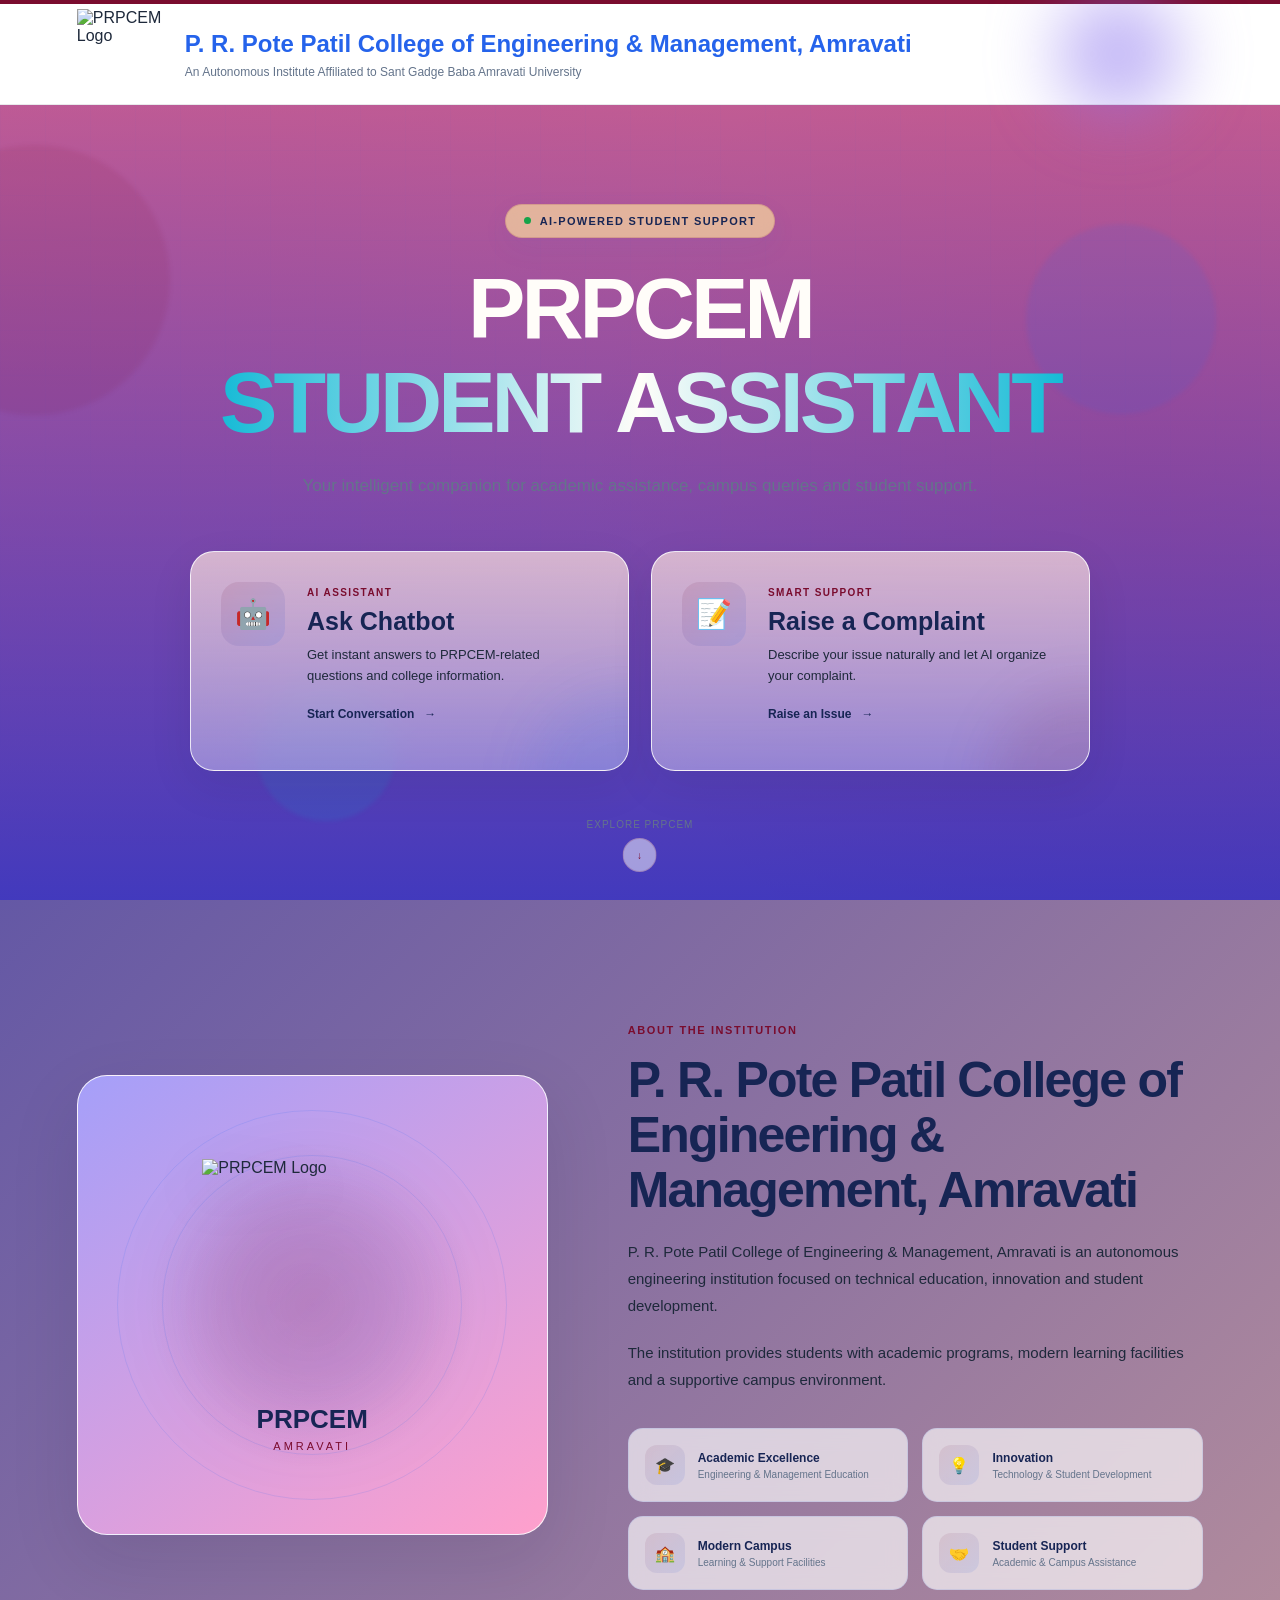
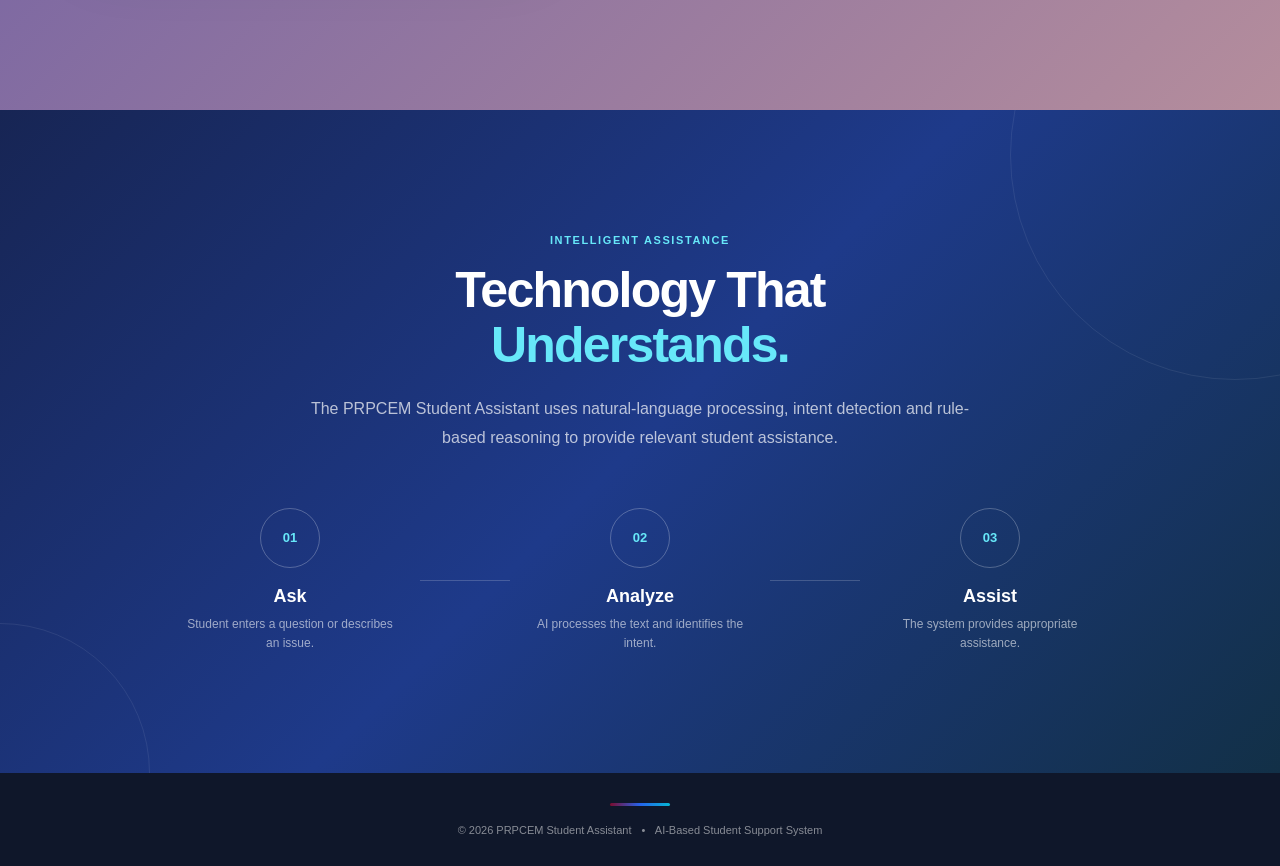
==== commit 866ba9d1: "Update index.html" ====
--- a/templates/index.html
+++ b/templates/index.html
@@ -20,7 +20,7 @@
         <div class="brand">
 
             <img
-                src="/static/college_logo.png"
+                src="/static/prp_logo.jpeg"
                 class="logo"
                 alt="PRPCEM Logo"
             >
@@ -184,7 +184,7 @@
                         <div class="visual-glow"></div>
 
                         <img
-                            src="/static/college_logo.png"
+                            src="/static/prp_logo.jpeg"
                             alt="PRPCEM Logo"
                             class="about-logo"
                         >
@@ -493,4 +493,4 @@
 </script>
 
 </body>
-</html>+</html>
--- a/static/style.css
+++ b/static/style.css
@@ -265,8 +265,8 @@
     background:
         linear-gradient(
             135deg,
-            rgba(255, 255, 255, .94),
-            rgba(232, 240, 255, .92)
+            rgb(255, 255, 255),
+            rgba(255, 255, 255)
         );
 
     backdrop-filter: blur(20px);
@@ -305,9 +305,9 @@
 }
 
 .college-text h2 {
-    font-size: 19px;
+    font-size: 24px;
     font-weight: 700;
-    color: var(--navy);
+    color: var(--blue);
 }
 
 .college-text p {
@@ -329,7 +329,7 @@
     border-radius: 50%;
 
     background:
-        rgba(37, 99, 235, .10);
+        rgba(139, 116, 239, 0.548);
 
     filter: blur(35px);
 
@@ -358,30 +358,15 @@
     overflow: hidden;
 
     background:
-        radial-gradient(
-            circle at 15% 20%,
-            rgba(122, 12, 46, .12),
-            transparent 30%
+        linear-gradient(
+            rgba(253, 59, 117, 0.58),
+            rgba(35, 0, 189, 0.58)
         ),
-
-        radial-gradient(
-            circle at 85% 20%,
-            rgba(37, 99, 235, .14),
-            transparent 30%
-        ),
-
-        radial-gradient(
-            circle at 80% 80%,
-            rgba(6, 182, 212, .10),
-            transparent 28%
-        ),
-
-        linear-gradient(
-            135deg,
-            #ffb8bd 0%,
-            #f5edff 45%,
-            #b2a8ff 100%
-        );
+        url("mybot.gif");
+
+    background-size: cover;
+    background-position: center;
+    background-repeat: no-repeat;
 }
 
 
@@ -503,7 +488,7 @@
         rgba(122, 12, 46, .14);
 
     color:
-        var(--maroon);
+        var(--navy);
 
     font-size: 11px;
 
@@ -548,7 +533,7 @@
     font-weight: 800;
 
     color:
-        var(--navy);
+        var(--cream);
 
     animation:
         fadeUp .9s .1s ease both;
@@ -558,6 +543,840 @@
     display: block;
 
     margin-top: 10px;
+
+    background:
+        linear-gradient(
+            90deg,
+            var(--cyan),
+            var(--cream),
+            var(--cyan)
+        );
+
+    -webkit-background-clip: text;
+    background-clip: text;
+
+    -webkit-text-fill-color:
+        transparent;
+}
+
+.tagline {
+    max-width: 680px;
+
+    margin:
+        28px auto 0;
+
+    color:
+        var(--muted);
+
+    font-size: 17px;
+
+    line-height: 1.7;
+
+    animation:
+        fadeUp .9s .25s ease both;
+}
+
+
+/* ================= CARDS ================= */
+
+.cards {
+    margin-top: 50px;
+
+    display: grid;
+
+    grid-template-columns:
+        repeat(2, minmax(280px, 1fr));
+
+    gap: 22px;
+
+    max-width: 900px;
+
+    margin-left: auto;
+    margin-right: auto;
+}
+
+.card {
+    position: relative;
+
+    display: flex;
+
+    align-items: flex-start;
+
+    gap: 22px;
+
+    text-align: left;
+
+    padding: 30px;
+
+    min-height: 220px;
+
+    border-radius: 24px;
+
+    overflow: hidden;
+
+    background:
+        linear-gradient(
+            rgba(236, 206, 215, 0.808),
+            rgba(192, 182, 234, 0.58)
+        );
+
+
+    backdrop-filter:
+        blur(18px);
+
+    -webkit-backdrop-filter:
+        blur(18px);
+
+    border:
+        1px solid
+        rgba(255, 255, 255, .80);
+
+    box-shadow:
+        0 15px 45px
+        rgba(15, 23, 42, .08);
+
+    transition:
+        transform .45s cubic-bezier(.2, .8, .2, 1),
+        box-shadow .45s ease,
+        border-color .45s ease;
+
+    animation:
+        fadeUp .9s .4s ease both;
+}
+
+.complaint-card {
+    animation-delay: .52s;
+}
+
+.card:hover {
+    transform:
+        translateY(-12px)
+        scale(1.01);
+
+    box-shadow:
+        0 30px 75px
+        rgba(37, 63, 120, .16);
+
+    border-color:
+        rgba(37, 99, 235, .25);
+}
+
+.card:active {
+    transform:
+        translateY(-4px)
+        scale(.98);
+}
+
+.card-icon {
+    width: 64px;
+    height: 64px;
+
+    flex-shrink: 0;
+
+    display: flex;
+
+    align-items: center;
+    justify-content: center;
+
+    border-radius: 18px;
+
+    background:
+        linear-gradient(
+            135deg,
+            rgba(122, 12, 46, .11),
+            rgba(37, 99, 235, .12)
+        );
+
+    font-size: 29px;
+
+    transition:
+        transform var(--transition),
+        box-shadow var(--transition);
+}
+
+.card:hover .card-icon {
+    transform:
+        rotate(-7deg)
+        scale(1.12);
+
+    box-shadow:
+        0 10px 25px
+        rgba(37, 99, 235, .14);
+}
+
+.card-content {
+    position: relative;
+
+    z-index: 2;
+}
+
+.card-label {
+    font-size: 10px;
+
+    font-weight: 800;
+
+    letter-spacing: 1.4px;
+
+    color:
+        var(--maroon);
+}
+
+.complaint-card .card-label {
+    color:
+        var(--maroon);
+}
+
+.card h3 {
+    margin-top: 7px;
+
+    font-size: 25px;
+
+    color:
+        var(--navy);
+}
+
+.card p {
+    margin-top: 9px;
+
+    font-size: 13px;
+
+    line-height: 1.6;
+
+    color:
+        var(--grey);
+}
+
+.card-action {
+    display: inline-flex;
+
+    align-items: center;
+
+    gap: 10px;
+
+    margin-top: 20px;
+
+    font-size: 12px;
+
+    font-weight: 700;
+
+    color:
+        var(--navy);
+}
+
+.card-action b {
+    transition:
+        transform var(--transition);
+}
+
+.card:hover .card-action b {
+    transform:
+        translateX(8px);
+}
+
+.card-glow {
+    position: absolute;
+
+    width: 190px;
+    height: 190px;
+
+    right: -90px;
+    bottom: -110px;
+
+    border-radius: 50%;
+
+    background:
+        rgba(37, 99, 235, .10);
+
+    filter: blur(25px);
+
+    transition:
+        transform .6s ease;
+}
+
+.complaint-card .card-glow {
+    background:
+        rgba(122, 12, 46, .11);
+}
+
+.card:hover .card-glow {
+    transform:
+        scale(1.8);
+}
+
+
+/* ================= SCROLL ================= */
+
+.scroll-indicator {
+    position: absolute;
+
+    bottom: 28px;
+
+    left: 50%;
+
+    transform:
+        translateX(-50%);
+
+    display: flex;
+
+    flex-direction: column;
+
+    align-items: center;
+
+    gap: 8px;
+
+    color:
+        var(--muted);
+
+    font-size: 10px;
+
+    letter-spacing: 1px;
+
+    text-transform:
+        uppercase;
+}
+
+.scroll-arrow {
+    width: 34px;
+    height: 34px;
+
+    display: flex;
+
+    align-items: center;
+    justify-content: center;
+
+    border:
+        1px solid
+        rgba(122, 12, 46, .18);
+
+    border-radius: 50%;
+
+    color:
+        var(--maroon);
+
+    background:
+        rgba(255, 255, 255, .50);
+
+    animation:
+        bounceArrow 2s infinite;
+}
+
+
+/* =========================================================
+   ABOUT SECTION
+   ========================================================= */
+
+.about-section {
+    padding:
+        120px 6%;
+
+    background:
+        linear-gradient(
+            135deg,
+            #6458a5,
+            #b58d9cfe
+        );
+}
+
+.about-container {
+    max-width: 1180px;
+
+    margin: auto;
+
+    display: grid;
+
+    grid-template-columns:
+        .9fr 1.1fr;
+
+    gap: 80px;
+
+    align-items: center;
+}
+
+
+/* ================= VISUAL ================= */
+
+.visual-card {
+    position: relative;
+
+    min-height: 460px;
+
+    display: flex;
+
+    flex-direction: column;
+
+    align-items: center;
+    justify-content: center;
+
+    border-radius: 30px;
+
+    overflow: hidden;
+
+    background:
+        radial-gradient(
+            circle at center,
+            rgba(122, 12, 46, .13),
+            transparent 50%
+        ),
+
+        linear-gradient(
+            145deg,
+            rgb(165, 159, 249),
+            rgb(255, 160, 204)
+        );
+
+    backdrop-filter:
+        blur(20px);
+
+    border:
+        1px solid
+        rgba(255, 255, 255, .85);
+
+    box-shadow:
+        var(--shadow);
+}
+
+.visual-ring {
+    position: absolute;
+
+    border-radius: 50%;
+
+    border:
+        1px solid
+        rgba(37, 99, 235, .13);
+
+    animation:
+        visualGlow 5s ease-in-out infinite;
+}
+
+.ring-one {
+    width: 300px;
+    height: 300px;
+}
+
+.ring-two {
+    width: 390px;
+    height: 390px;
+
+    animation-delay: -2s;
+}
+
+.visual-glow {
+    position: absolute;
+
+    width: 240px;
+    height: 240px;
+
+    border-radius: 50%;
+
+    background:
+        linear-gradient(
+            135deg,
+            rgba(122, 12, 46, .15),
+            rgba(37, 99, 235, .13)
+        );
+
+    filter:
+        blur(35px);
+
+    animation:
+        visualGlow 5s ease-in-out infinite;
+}
+
+.about-logo {
+    position: relative;
+
+    width: 220px;
+    height: 220px;
+
+    object-fit: contain;
+
+    z-index: 2;
+
+    filter:
+        drop-shadow(
+            0 18px 28px
+            rgba(15, 23, 42, .16)
+        );
+
+    animation:
+        avatarFloat 5s ease-in-out infinite;
+}
+
+.visual-title {
+    position: relative;
+
+    z-index: 3;
+
+    margin-top: 25px;
+
+    display: flex;
+
+    flex-direction: column;
+
+    align-items: center;
+}
+
+.visual-title strong {
+    font-size: 26px;
+
+    color:
+        var(--navy);
+}
+
+.visual-title span {
+    margin-top: 5px;
+
+    font-size: 11px;
+
+    letter-spacing: 3px;
+
+    color:
+        var(--maroon);
+}
+
+
+/* ================= ABOUT CONTENT ================= */
+
+.section-tag {
+    display: inline-block;
+
+    font-size: 11px;
+
+    font-weight: 800;
+
+    letter-spacing: 1.6px;
+
+    color:
+        var(--maroon);
+}
+
+.about-content h2,
+.ai-content h2 {
+    margin-top: 15px;
+
+    font-size:
+        clamp(32px, 4vw, 50px);
+
+    line-height: 1.1;
+
+    letter-spacing: -1.8px;
+
+    color:
+        var(--navy);
+}
+
+.about-content h2 span,
+.ai-content h2 span {
+    display: block;
+
+    color:
+        var(--navy);
+}
+
+.about-content > p {
+    margin-top: 20px;
+
+    color:
+        var(--grey);
+
+    font-size: 15px;
+
+    line-height: 1.8;
+}
+
+
+/* ================= INFO GRID ================= */
+
+.info-grid {
+    margin-top: 35px;
+
+    display: grid;
+
+    grid-template-columns:
+        repeat(2, 1fr);
+
+    gap: 14px;
+}
+
+.info-item {
+    display: flex;
+
+    align-items: center;
+
+    gap: 13px;
+
+    padding: 16px;
+
+    border:
+        1px solid
+        rgba(37, 99, 235, .10);
+
+    border-radius: 15px;
+
+    background:
+        rgba(255, 255, 255, .65);
+
+    backdrop-filter:
+        blur(10px);
+
+    transition:
+        transform var(--transition),
+        box-shadow var(--transition),
+        border-color var(--transition);
+}
+
+.info-item:hover {
+    transform:
+        translateY(-6px);
+
+    border-color:
+        rgba(37, 99, 235, .20);
+
+    box-shadow:
+        0 15px 35px
+        rgba(15, 23, 42, .08);
+}
+
+.info-icon {
+    width: 40px;
+    height: 40px;
+
+    display: flex;
+
+    align-items: center;
+    justify-content: center;
+
+    border-radius: 12px;
+
+    background:
+        linear-gradient(
+            135deg,
+            rgba(122, 12, 46, .09),
+            rgba(37, 99, 235, .10)
+        );
+}
+
+.info-item strong {
+    display: block;
+
+    font-size: 12px;
+
+    color:
+        var(--navy);
+}
+
+.info-item small {
+    display: block;
+
+    margin-top: 4px;
+
+    font-size: 10px;
+
+    color:
+        var(--muted);
+}
+
+
+/* =========================================================
+   AI SECTION
+   ========================================================= */
+
+.ai-section {
+    position: relative;
+
+    padding:
+        120px 6%;
+
+    background:
+        linear-gradient(
+            135deg,
+            #172554,
+            #1E3A8A,
+            #123047
+        );
+
+    color:
+        white;
+
+    overflow:
+        hidden;
+}
+
+.ai-background-circle {
+    position: absolute;
+
+    border-radius: 50%;
+
+    border:
+        1px solid
+        rgba(255, 255, 255, .08);
+}
+
+.circle-one {
+    width: 450px;
+    height: 450px;
+
+    right: -180px;
+    top: -180px;
+}
+
+.circle-two {
+    width: 300px;
+    height: 300px;
+
+    left: -150px;
+    bottom: -150px;
+}
+
+.ai-content {
+    position: relative;
+
+    z-index: 2;
+
+    max-width: 1050px;
+
+    margin: auto;
+
+    text-align: center;
+}
+
+.ai-content .section-tag {
+    color:
+        #67E8F9;
+}
+
+.ai-content h2 {
+    color:
+        white;
+}
+
+.ai-content h2 span {
+    color:
+        #67E8F9;
+}
+
+.ai-content > p {
+    max-width: 680px;
+
+    margin:
+        22px auto 0;
+
+    color:
+        rgba(255, 255, 255, .70);
+
+    line-height: 1.8;
+}
+
+
+/* ================= PROCESS ================= */
+
+.process {
+    margin-top: 55px;
+
+    display: flex;
+
+    align-items: center;
+
+    justify-content: center;
+}
+
+.process-item {
+    max-width: 220px;
+}
+
+.process-number {
+    width: 60px;
+    height: 60px;
+
+    margin: auto;
+
+    display: flex;
+
+    align-items: center;
+    justify-content: center;
+
+    border-radius: 50%;
+
+    border:
+        1px solid
+        rgba(255, 255, 255, .25);
+
+    color:
+        #67E8F9;
+
+    font-size: 13px;
+
+    font-weight: 700;
+
+    transition:
+        transform var(--transition),
+        background var(--transition),
+        box-shadow var(--transition);
+}
+
+.process-item:hover .process-number {
+    transform:
+        scale(1.15);
+
+    background:
+        rgba(255, 255, 255, .08);
+
+    box-shadow:
+        0 0 30px
+        rgba(6, 182, 212, .20);
+}
+
+.process-item h3 {
+    margin-top: 18px;
+
+    font-size: 18px;
+}
+
+.process-item p {
+    margin-top: 8px;
+
+    font-size: 12px;
+
+    line-height: 1.6;
+
+    color:
+        rgba(255, 255, 255, .58);
+}
+
+.process-line {
+    width: 90px;
+
+    height: 1px;
+
+    background:
+        rgba(255, 255, 255, .18);
+
+    margin:
+        0 20px;
+}
+
+
+/* ================= FOOTER ================= */
+
+.footer {
+    padding:
+        30px 20px;
+
+    background:
+        #0F172A;
+
+    text-align:
+        center;
+}
+
+.footer-line {
+    width: 60px;
+    height: 3px;
+
+    margin:
+        0 auto 18px;
+
+    border-radius: 5px;
 
     background:
         linear-gradient(
@@ -566,836 +1385,6 @@
             var(--blue),
             var(--cyan)
         );
-
-    -webkit-background-clip: text;
-    background-clip: text;
-
-    -webkit-text-fill-color:
-        transparent;
-}
-
-.tagline {
-    max-width: 680px;
-
-    margin:
-        28px auto 0;
-
-    color:
-        var(--muted);
-
-    font-size: 17px;
-
-    line-height: 1.7;
-
-    animation:
-        fadeUp .9s .25s ease both;
-}
-
-
-/* ================= CARDS ================= */
-
-.cards {
-    margin-top: 50px;
-
-    display: grid;
-
-    grid-template-columns:
-        repeat(2, minmax(280px, 1fr));
-
-    gap: 22px;
-
-    max-width: 900px;
-
-    margin-left: auto;
-    margin-right: auto;
-}
-
-.card {
-    position: relative;
-
-    display: flex;
-
-    align-items: flex-start;
-
-    gap: 22px;
-
-    text-align: left;
-
-    padding: 30px;
-
-    min-height: 220px;
-
-    border-radius: 24px;
-
-    overflow: hidden;
-
-    background:
-        rgba(255, 255, 255, .72);
-
-    backdrop-filter:
-        blur(18px);
-
-    -webkit-backdrop-filter:
-        blur(18px);
-
-    border:
-        1px solid
-        rgba(255, 255, 255, .80);
-
-    box-shadow:
-        0 15px 45px
-        rgba(15, 23, 42, .08);
-
-    transition:
-        transform .45s cubic-bezier(.2, .8, .2, 1),
-        box-shadow .45s ease,
-        border-color .45s ease;
-
-    animation:
-        fadeUp .9s .4s ease both;
-}
-
-.complaint-card {
-    animation-delay: .52s;
-}
-
-.card:hover {
-    transform:
-        translateY(-12px)
-        scale(1.01);
-
-    box-shadow:
-        0 30px 75px
-        rgba(37, 63, 120, .16);
-
-    border-color:
-        rgba(37, 99, 235, .25);
-}
-
-.card:active {
-    transform:
-        translateY(-4px)
-        scale(.98);
-}
-
-.card-icon {
-    width: 64px;
-    height: 64px;
-
-    flex-shrink: 0;
-
-    display: flex;
-
-    align-items: center;
-    justify-content: center;
-
-    border-radius: 18px;
-
-    background:
-        linear-gradient(
-            135deg,
-            rgba(122, 12, 46, .11),
-            rgba(37, 99, 235, .12)
-        );
-
-    font-size: 29px;
-
-    transition:
-        transform var(--transition),
-        box-shadow var(--transition);
-}
-
-.card:hover .card-icon {
-    transform:
-        rotate(-7deg)
-        scale(1.12);
-
-    box-shadow:
-        0 10px 25px
-        rgba(37, 99, 235, .14);
-}
-
-.card-content {
-    position: relative;
-
-    z-index: 2;
-}
-
-.card-label {
-    font-size: 10px;
-
-    font-weight: 800;
-
-    letter-spacing: 1.4px;
-
-    color:
-        var(--blue);
-}
-
-.complaint-card .card-label {
-    color:
-        var(--maroon);
-}
-
-.card h3 {
-    margin-top: 7px;
-
-    font-size: 25px;
-
-    color:
-        var(--navy);
-}
-
-.card p {
-    margin-top: 9px;
-
-    font-size: 13px;
-
-    line-height: 1.6;
-
-    color:
-        var(--muted);
-}
-
-.card-action {
-    display: inline-flex;
-
-    align-items: center;
-
-    gap: 10px;
-
-    margin-top: 20px;
-
-    font-size: 12px;
-
-    font-weight: 700;
-
-    color:
-        var(--navy);
-}
-
-.card-action b {
-    transition:
-        transform var(--transition);
-}
-
-.card:hover .card-action b {
-    transform:
-        translateX(8px);
-}
-
-.card-glow {
-    position: absolute;
-
-    width: 190px;
-    height: 190px;
-
-    right: -90px;
-    bottom: -110px;
-
-    border-radius: 50%;
-
-    background:
-        rgba(37, 99, 235, .10);
-
-    filter: blur(25px);
-
-    transition:
-        transform .6s ease;
-}
-
-.complaint-card .card-glow {
-    background:
-        rgba(122, 12, 46, .11);
-}
-
-.card:hover .card-glow {
-    transform:
-        scale(1.8);
-}
-
-
-/* ================= SCROLL ================= */
-
-.scroll-indicator {
-    position: absolute;
-
-    bottom: 28px;
-
-    left: 50%;
-
-    transform:
-        translateX(-50%);
-
-    display: flex;
-
-    flex-direction: column;
-
-    align-items: center;
-
-    gap: 8px;
-
-    color:
-        var(--muted);
-
-    font-size: 10px;
-
-    letter-spacing: 1px;
-
-    text-transform:
-        uppercase;
-}
-
-.scroll-arrow {
-    width: 34px;
-    height: 34px;
-
-    display: flex;
-
-    align-items: center;
-    justify-content: center;
-
-    border:
-        1px solid
-        rgba(122, 12, 46, .18);
-
-    border-radius: 50%;
-
-    color:
-        var(--maroon);
-
-    background:
-        rgba(255, 255, 255, .50);
-
-    animation:
-        bounceArrow 2s infinite;
-}
-
-
-/* =========================================================
-   ABOUT SECTION
-   ========================================================= */
-
-.about-section {
-    padding:
-        120px 6%;
-
-    background:
-        linear-gradient(
-            135deg,
-            #f7faff,
-            #f4f1ff
-        );
-}
-
-.about-container {
-    max-width: 1180px;
-
-    margin: auto;
-
-    display: grid;
-
-    grid-template-columns:
-        .9fr 1.1fr;
-
-    gap: 80px;
-
-    align-items: center;
-}
-
-
-/* ================= VISUAL ================= */
-
-.visual-card {
-    position: relative;
-
-    min-height: 460px;
-
-    display: flex;
-
-    flex-direction: column;
-
-    align-items: center;
-    justify-content: center;
-
-    border-radius: 30px;
-
-    overflow: hidden;
-
-    background:
-        radial-gradient(
-            circle at center,
-            rgba(122, 12, 46, .13),
-            transparent 50%
-        ),
-
-        linear-gradient(
-            145deg,
-            rgba(255, 255, 255, .80),
-            rgba(231, 239, 255, .82)
-        );
-
-    backdrop-filter:
-        blur(20px);
-
-    border:
-        1px solid
-        rgba(255, 255, 255, .85);
-
-    box-shadow:
-        var(--shadow);
-}
-
-.visual-ring {
-    position: absolute;
-
-    border-radius: 50%;
-
-    border:
-        1px solid
-        rgba(37, 99, 235, .13);
-
-    animation:
-        visualGlow 5s ease-in-out infinite;
-}
-
-.ring-one {
-    width: 300px;
-    height: 300px;
-}
-
-.ring-two {
-    width: 390px;
-    height: 390px;
-
-    animation-delay: -2s;
-}
-
-.visual-glow {
-    position: absolute;
-
-    width: 240px;
-    height: 240px;
-
-    border-radius: 50%;
-
-    background:
-        linear-gradient(
-            135deg,
-            rgba(122, 12, 46, .15),
-            rgba(37, 99, 235, .13)
-        );
-
-    filter:
-        blur(35px);
-
-    animation:
-        visualGlow 5s ease-in-out infinite;
-}
-
-.about-logo {
-    position: relative;
-
-    width: 220px;
-    height: 220px;
-
-    object-fit: contain;
-
-    z-index: 2;
-
-    filter:
-        drop-shadow(
-            0 18px 28px
-            rgba(15, 23, 42, .16)
-        );
-
-    animation:
-        avatarFloat 5s ease-in-out infinite;
-}
-
-.visual-title {
-    position: relative;
-
-    z-index: 3;
-
-    margin-top: 25px;
-
-    display: flex;
-
-    flex-direction: column;
-
-    align-items: center;
-}
-
-.visual-title strong {
-    font-size: 26px;
-
-    color:
-        var(--navy);
-}
-
-.visual-title span {
-    margin-top: 5px;
-
-    font-size: 11px;
-
-    letter-spacing: 3px;
-
-    color:
-        var(--maroon);
-}
-
-
-/* ================= ABOUT CONTENT ================= */
-
-.section-tag {
-    display: inline-block;
-
-    font-size: 10px;
-
-    font-weight: 800;
-
-    letter-spacing: 1.6px;
-
-    color:
-        var(--maroon);
-}
-
-.about-content h2,
-.ai-content h2 {
-    margin-top: 15px;
-
-    font-size:
-        clamp(32px, 4vw, 50px);
-
-    line-height: 1.1;
-
-    letter-spacing: -1.8px;
-
-    color:
-        var(--navy);
-}
-
-.about-content h2 span,
-.ai-content h2 span {
-    display: block;
-
-    color:
-        var(--blue);
-}
-
-.about-content > p {
-    margin-top: 20px;
-
-    color:
-        var(--muted);
-
-    font-size: 15px;
-
-    line-height: 1.8;
-}
-
-
-/* ================= INFO GRID ================= */
-
-.info-grid {
-    margin-top: 35px;
-
-    display: grid;
-
-    grid-template-columns:
-        repeat(2, 1fr);
-
-    gap: 14px;
-}
-
-.info-item {
-    display: flex;
-
-    align-items: center;
-
-    gap: 13px;
-
-    padding: 16px;
-
-    border:
-        1px solid
-        rgba(37, 99, 235, .10);
-
-    border-radius: 15px;
-
-    background:
-        rgba(255, 255, 255, .65);
-
-    backdrop-filter:
-        blur(10px);
-
-    transition:
-        transform var(--transition),
-        box-shadow var(--transition),
-        border-color var(--transition);
-}
-
-.info-item:hover {
-    transform:
-        translateY(-6px);
-
-    border-color:
-        rgba(37, 99, 235, .20);
-
-    box-shadow:
-        0 15px 35px
-        rgba(15, 23, 42, .08);
-}
-
-.info-icon {
-    width: 40px;
-    height: 40px;
-
-    display: flex;
-
-    align-items: center;
-    justify-content: center;
-
-    border-radius: 12px;
-
-    background:
-        linear-gradient(
-            135deg,
-            rgba(122, 12, 46, .09),
-            rgba(37, 99, 235, .10)
-        );
-}
-
-.info-item strong {
-    display: block;
-
-    font-size: 12px;
-
-    color:
-        var(--navy);
-}
-
-.info-item small {
-    display: block;
-
-    margin-top: 4px;
-
-    font-size: 10px;
-
-    color:
-        var(--muted);
-}
-
-
-/* =========================================================
-   AI SECTION
-   ========================================================= */
-
-.ai-section {
-    position: relative;
-
-    padding:
-        120px 6%;
-
-    background:
-        linear-gradient(
-            135deg,
-            #172554,
-            #1E3A8A,
-            #123047
-        );
-
-    color:
-        white;
-
-    overflow:
-        hidden;
-}
-
-.ai-background-circle {
-    position: absolute;
-
-    border-radius: 50%;
-
-    border:
-        1px solid
-        rgba(255, 255, 255, .08);
-}
-
-.circle-one {
-    width: 450px;
-    height: 450px;
-
-    right: -180px;
-    top: -180px;
-}
-
-.circle-two {
-    width: 300px;
-    height: 300px;
-
-    left: -150px;
-    bottom: -150px;
-}
-
-.ai-content {
-    position: relative;
-
-    z-index: 2;
-
-    max-width: 1050px;
-
-    margin: auto;
-
-    text-align: center;
-}
-
-.ai-content .section-tag {
-    color:
-        #67E8F9;
-}
-
-.ai-content h2 {
-    color:
-        white;
-}
-
-.ai-content h2 span {
-    color:
-        #67E8F9;
-}
-
-.ai-content > p {
-    max-width: 680px;
-
-    margin:
-        22px auto 0;
-
-    color:
-        rgba(255, 255, 255, .70);
-
-    line-height: 1.8;
-}
-
-
-/* ================= PROCESS ================= */
-
-.process {
-    margin-top: 55px;
-
-    display: flex;
-
-    align-items: center;
-
-    justify-content: center;
-}
-
-.process-item {
-    max-width: 220px;
-}
-
-.process-number {
-    width: 60px;
-    height: 60px;
-
-    margin: auto;
-
-    display: flex;
-
-    align-items: center;
-    justify-content: center;
-
-    border-radius: 50%;
-
-    border:
-        1px solid
-        rgba(255, 255, 255, .25);
-
-    color:
-        #67E8F9;
-
-    font-size: 13px;
-
-    font-weight: 700;
-
-    transition:
-        transform var(--transition),
-        background var(--transition),
-        box-shadow var(--transition);
-}
-
-.process-item:hover .process-number {
-    transform:
-        scale(1.15);
-
-    background:
-        rgba(255, 255, 255, .08);
-
-    box-shadow:
-        0 0 30px
-        rgba(6, 182, 212, .20);
-}
-
-.process-item h3 {
-    margin-top: 18px;
-
-    font-size: 18px;
-}
-
-.process-item p {
-    margin-top: 8px;
-
-    font-size: 12px;
-
-    line-height: 1.6;
-
-    color:
-        rgba(255, 255, 255, .58);
-}
-
-.process-line {
-    width: 90px;
-
-    height: 1px;
-
-    background:
-        rgba(255, 255, 255, .18);
-
-    margin:
-        0 20px;
-}
-
-
-/* ================= FOOTER ================= */
-
-.footer {
-    padding:
-        30px 20px;
-
-    background:
-        #0F172A;
-
-    text-align:
-        center;
-}
-
-.footer-line {
-    width: 60px;
-    height: 3px;
-
-    margin:
-        0 auto 18px;
-
-    border-radius: 5px;
-
-    background:
-        linear-gradient(
-            90deg,
-            var(--maroon),
-            var(--blue),
-            var(--cyan)
-        );
 }
 
 .footer p {
@@ -1439,9 +1428,8 @@
 
         linear-gradient(
             135deg,
-            #edf4ff,
-            #f8f4ff,
-            #eefcff
+            #1d4f9f,
+            #9d2547
         );
 }
 
@@ -1461,7 +1449,7 @@
     justify-content: space-between;
 
     background:
-        rgba(255, 255, 255, .82);
+        rgba(231, 230, 255, 0.82);
 
     backdrop-filter:
         blur(20px);
@@ -1686,7 +1674,11 @@
         hidden;
 
     background:
-        rgba(255, 255, 255, .82);
+        linear-gradient(
+            135deg,
+            rgba(130, 132, 181, 0.9),
+            rgba(222, 174, 188, 0.9)
+        );
 
     backdrop-filter:
         blur(22px);
@@ -2514,7 +2506,7 @@
     border-radius: 10px;
 
     background:
-        rgba(37, 99, 235, .08);
+        rgba(235, 37, 63, 0.08);
 
     animation:
         avatarFloat 2s ease-in-out infinite;
@@ -2868,7 +2860,7 @@
 
     box-shadow:
         0 16px 35px
-        rgba(37, 99, 235, .23);
+        rgba(58, 91, 161, 0.23);
 }
 
 
@@ -3138,4 +3130,4 @@
         transition-duration:
             .01ms !important;
     }
-}+}
